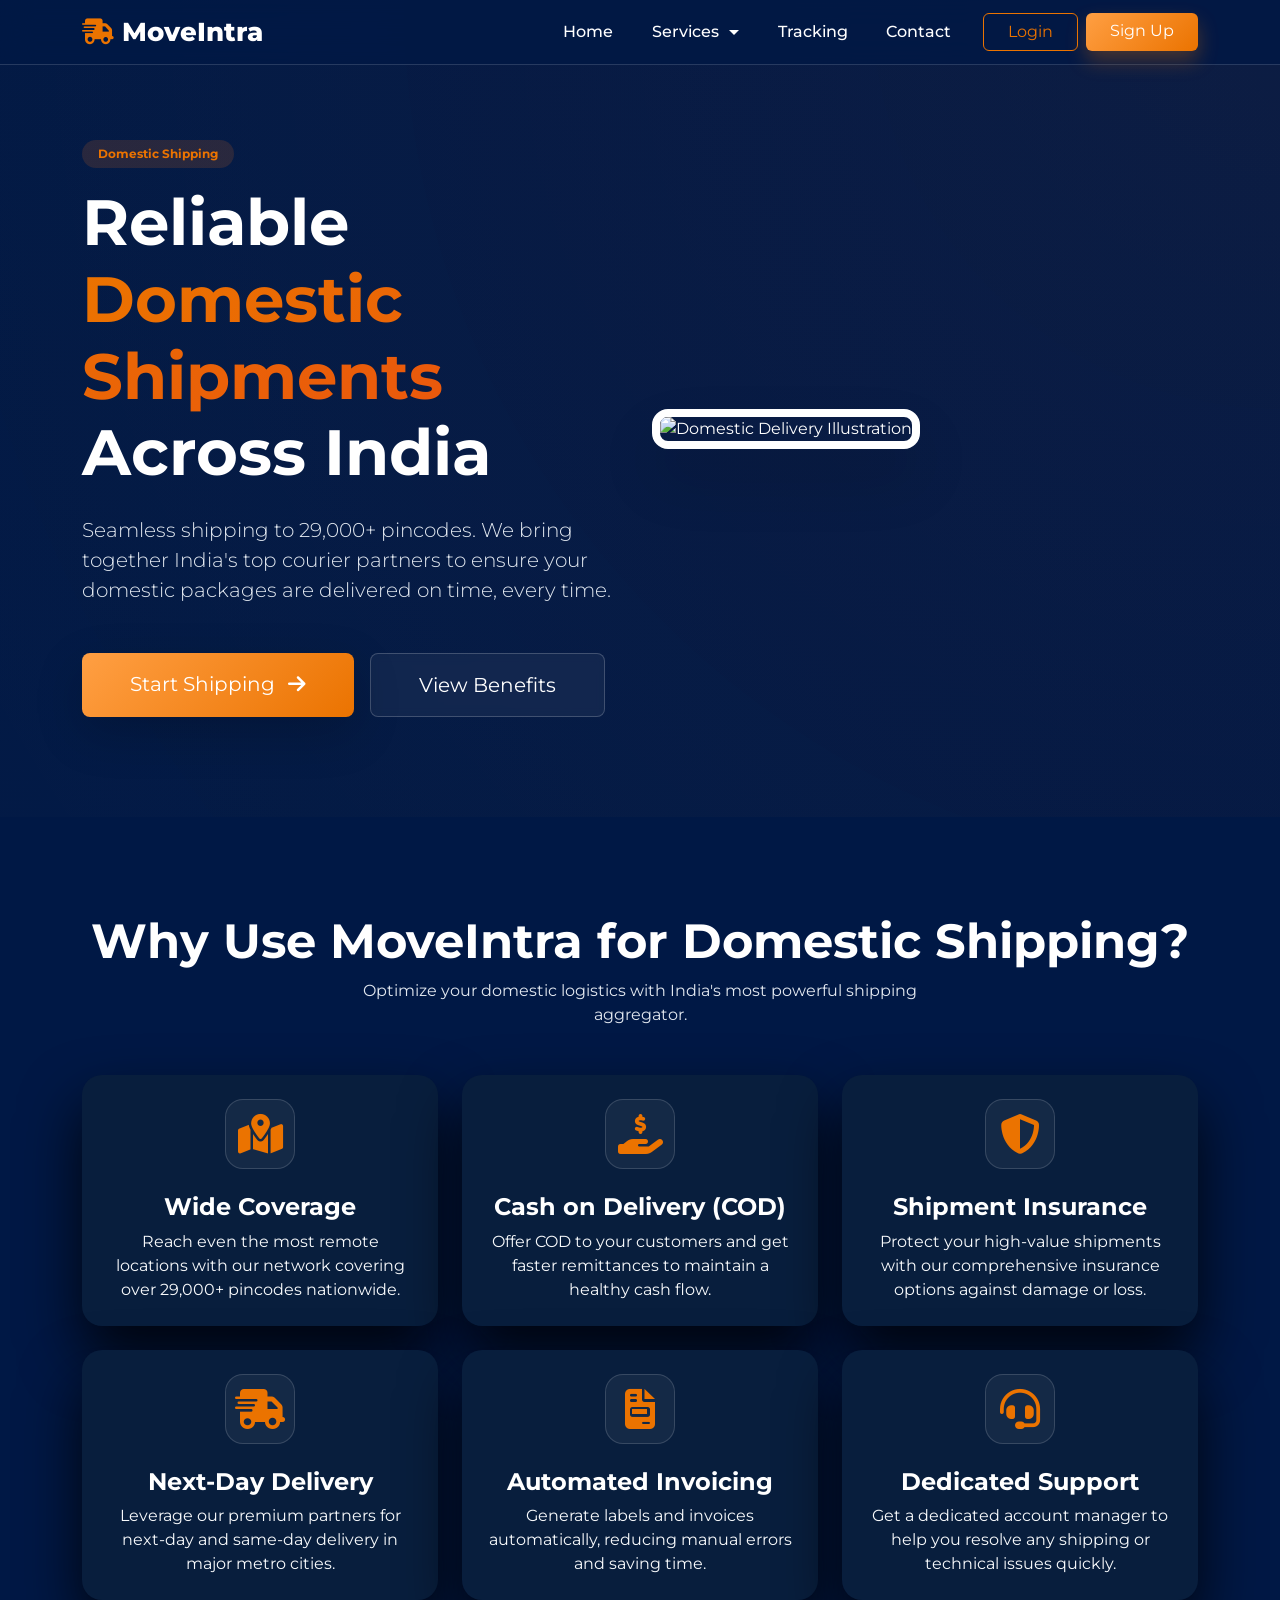
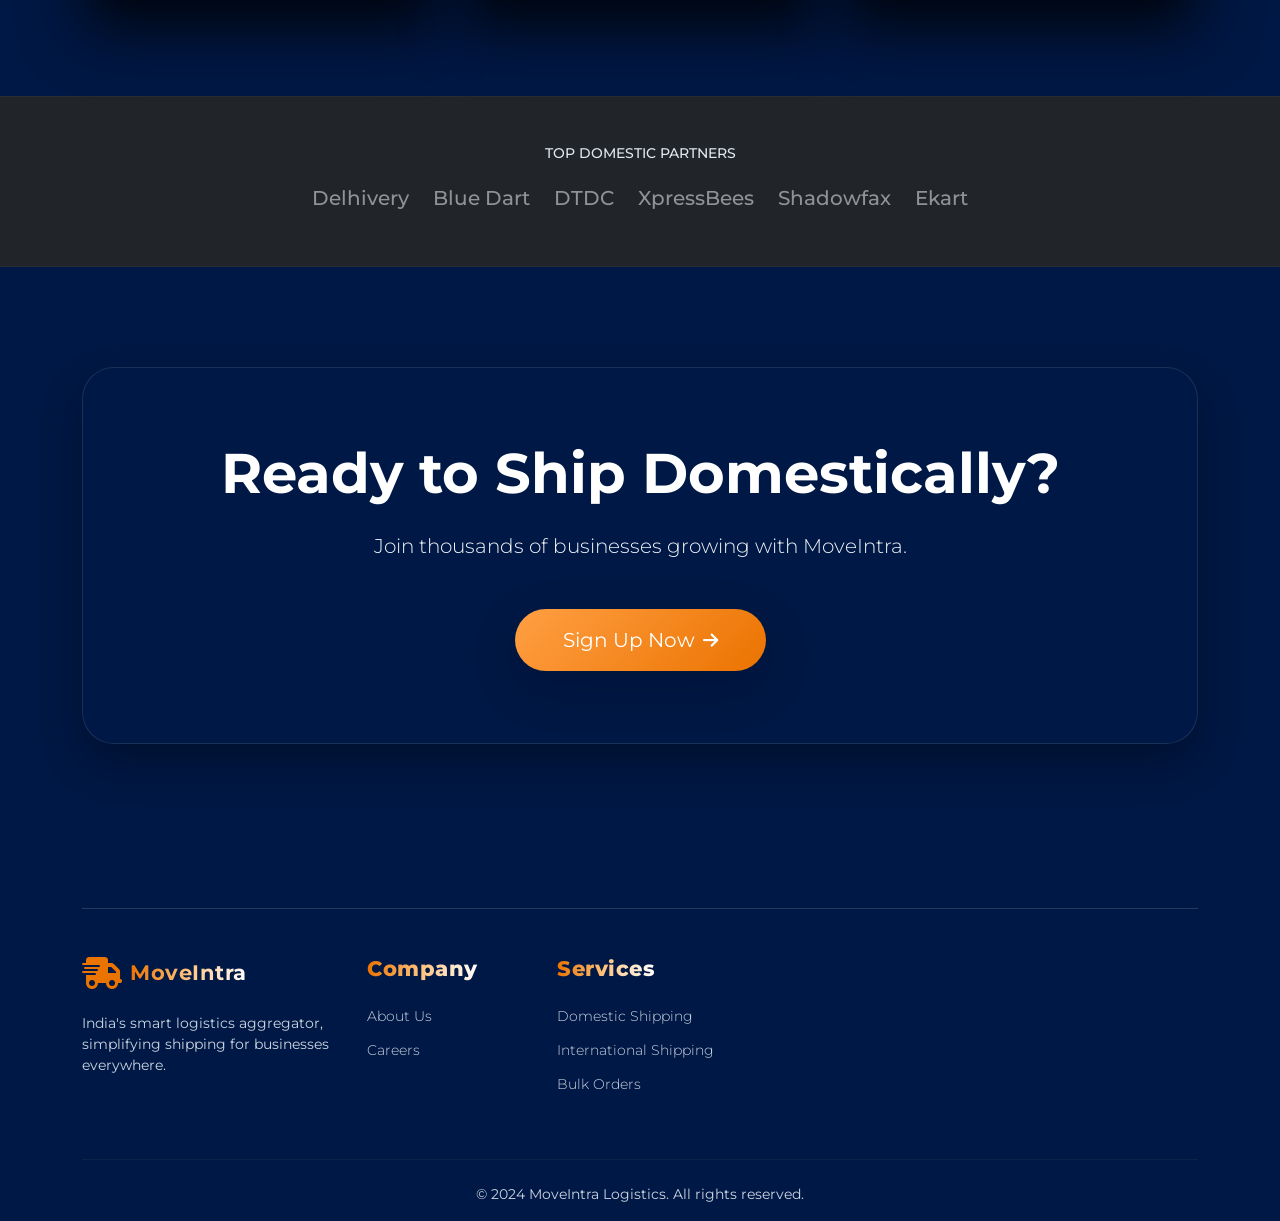
==== domestic.html @ a5ecbe79 "Create domestic.html New" ====
<!DOCTYPE html>
<html lang="en">

<head>
    <meta charset="UTF-8">
    <meta name="viewport" content="width=device-width, initial-scale=1.0">
    <title>Domestic Shipping | MoveIntra Logistics</title>
    <!-- Bootstrap 5 CSS -->
    <link href="https://cdn.jsdelivr.net/npm/bootstrap@5.3.0/dist/css/bootstrap.min.css" rel="stylesheet">
    <!-- Google Fonts: Outfit & Poppins -->
    <link
        href="https://fonts.googleapis.com/css2?family=Montserrat:wght@300;400;500;600;700;800&family=Outfit:wght@300;400;600;700;800&family=Poppins:wght@300;400;500;600;700&display=swap"
        rel="stylesheet">
    <!-- Font Awesome -->
    <link rel="stylesheet" href="https://cdnjs.cloudflare.com/ajax/libs/font-awesome/6.4.0/css/all.min.css">
    <link rel="stylesheet" href="style.css">
    <link rel="stylesheet" href="footer_style.css">
    <link rel="stylesheet" href="cta_style.css">
</head>

<body>
    <!-- Header (Same as index.html) -->
    <header class="fixed-top glass-navbar">
        <nav class="navbar navbar-expand-lg">
            <div class="container">
                <a class="navbar-brand logo" href="index.html">
                    <i class="fas fa-shipping-fast text-primary"></i> MoveIntra
                </a>
                <button class="navbar-toggler" type="button" data-bs-toggle="collapse" data-bs-target="#navbarNav">
                    <span class="navbar-toggler-icon"></span>
                </button>
                <div class="collapse navbar-collapse" id="navbarNav">
                    <ul class="navbar-nav ms-auto align-items-lg-center">
                        <li class="nav-item"><a class="nav-link" href="index.html">Home</a></li>
                        <li class="nav-item dropdown">
                            <a class="nav-link dropdown-toggle" href="#" id="servicesDropdown" role="button"
                                data-bs-toggle="dropdown" aria-expanded="false">
                                Services
                            </a>
                            <ul class="dropdown-menu border-0 shadow-lg" aria-labelledby="servicesDropdown">
                                <li>
                                    <a class="dropdown-item d-flex align-items-center gap-2 py-2" href="domestic.html">
                                        <i class="fas fa-truck-moving text-primary"></i>
                                        <span>Domestic</span>
                                    </a>
                                </li>
                                <li>
                                    <a class="dropdown-item d-flex align-items-center gap-2 py-2" href="#">
                                        <i class="fas fa-globe text-primary"></i>
                                        <span>International</span>
                                    </a>
                                </li>
                                <li>
                                    <a class="dropdown-item d-flex align-items-center gap-2 py-2" href="#">
                                        <i class="fas fa-boxes text-primary"></i>
                                        <span>Bulk Orders</span>
                                    </a>
                                </li>
                            </ul>
                        </li>
                        <li class="nav-item"><a class="nav-link" href="index.html#tracking">Tracking</a></li>
                        <li class="nav-item"><a class="nav-link me-lg-3" href="contact.html">Contact</a></li>
                        <li class="nav-item">
                            <div class="auth-buttons d-flex gap-2 mt-3 mt-lg-0">
                                <a href="login.html" class="btn btn-outline-primary px-4">Login</a>
                                <a href="signup.html" class="btn btn-primary px-4">Sign Up</a>
                            </div>
                        </li>
                    </ul>
                </div>
            </div>
        </nav>
    </header>

    <!-- Hero Section -->
    <section class="hero-section d-flex align-items-center">
        <div class="container">
            <div class="row align-items-center">
                <div class="col-lg-6 hero-content text-center text-lg-start">
                    <span class="badge bg-soft-primary px-3 py-2 rounded-pill text-primary mb-3">Domestic
                        Shipping</span>
                    <h1 class="display-3 fw-bold mb-4">Reliable <span class="text-gradient">Domestic Shipments</span>
                        Across India</h1>
                    <p class="lead mb-5">Seamless shipping to 29,000+ pincodes. We bring together India's top courier
                        partners to ensure your domestic packages are delivered on time, every time.</p>
                    <div
                        class="hero-cta d-flex flex-column flex-sm-row gap-3 justify-content-center justify-content-lg-start">
                        <a href="signup.html" class="btn btn-primary btn-lg px-5 py-3 shadow-lg">Start Shipping <i
                                class="fas fa-arrow-right ms-2"></i></a>
                        <a href="#benefits" class="btn btn-outline-light btn-lg px-5 py-3">View Benefits</a>
                    </div>
                </div>
                <div class="col-lg-6 d-none d-lg-block">
                    <div class="hero-img-wrapper position-relative">
                        <img src="https://images.unsplash.com/photo-1566576721346-d4a3b4eaad5b?ixlib=rb-1.2.1&auto=format&fit=crop&w=800&q=80"
                            alt="Domestic Delivery Illustration" class="img-fluid rounded-4 shadow-2xl">
                    </div>
                </div>
            </div>
        </div>
    </section>

    <!-- Benefits Section -->
    <section class="features py-5" id="benefits">
        <div class="container py-lg-5">
            <div class="text-center mb-5">
                <h2 class="display-5 fw-bold text-dark">Why Use MoveIntra for Domestic Shipping?</h2>
                <p class="text-muted mx-auto" style="max-width: 600px;">Optimize your domestic logistics with India's
                    most powerful shipping aggregator.</p>
            </div>

            <div class="row g-4">
                <div class="col-md-4">
                    <div class="feature-card p-4 h-100 shadow-sm border-0 glass-card">
                        <div class="icon-wrapper mb-4 text-primary fs-1">
                            <i class="fas fa-map-marked-alt"></i>
                        </div>
                        <h3 class="h4 fw-bold">Wide Coverage</h3>
                        <p class="text-muted mb-0">Reach even the most remote locations with our network covering over
                            29,000+ pincodes nationwide.</p>
                    </div>
                </div>
                <div class="col-md-4">
                    <div class="feature-card p-4 h-100 shadow-sm border-0 glass-card">
                        <div class="icon-wrapper mb-4 text-secondary fs-1">
                            <i class="fas fa-hand-holding-usd"></i>
                        </div>
                        <h3 class="h4 fw-bold">Cash on Delivery (COD)</h3>
                        <p class="text-muted mb-0">Offer COD to your customers and get faster remittances to maintain a
                            healthy cash flow.</p>
                    </div>
                </div>
                <div class="col-md-4">
                    <div class="feature-card p-4 h-100 shadow-sm border-0 glass-card">
                        <div class="icon-wrapper mb-4 text-primary fs-1">
                            <i class="fas fa-shield-alt"></i>
                        </div>
                        <h3 class="h4 fw-bold">Shipment Insurance</h3>
                        <p class="text-muted mb-0">Protect your high-value shipments with our comprehensive insurance
                            options against damage or loss.</p>
                    </div>
                </div>
                <div class="col-md-4">
                    <div class="feature-card p-4 h-100 shadow-sm border-0 glass-card">
                        <div class="icon-wrapper mb-4 text-primary fs-1">
                            <i class="fas fa-shipping-fast"></i>
                        </div>
                        <h3 class="h4 fw-bold">Next-Day Delivery</h3>
                        <p class="text-muted mb-0">Leverage our premium partners for next-day and same-day delivery in
                            major metro cities.</p>
                    </div>
                </div>
                <div class="col-md-4">
                    <div class="feature-card p-4 h-100 shadow-sm border-0 glass-card">
                        <div class="icon-wrapper mb-4 text-primary fs-1">
                            <i class="fas fa-file-invoice"></i>
                        </div>
                        <h3 class="h4 fw-bold">Automated Invoicing</h3>
                        <p class="text-muted mb-0">Generate labels and invoices automatically, reducing manual errors
                            and saving time.</p>
                    </div>
                </div>
                <div class="col-md-4">
                    <div class="feature-card p-4 h-100 shadow-sm border-0 glass-card">
                        <div class="icon-wrapper mb-4 text-primary fs-1">
                            <i class="fas fa-headset"></i>
                        </div>
                        <h3 class="h4 fw-bold">Dedicated Support</h3>
                        <p class="text-muted mb-0">Get a dedicated account manager to help you resolve any shipping or
                            technical issues quickly.</p>
                    </div>
                </div>
            </div>
        </div>
    </section>

    <!-- Partners (Mini Version) -->
    <section class="py-5 bg-dark border-top border-bottom border-secondary border-opacity-10">
        <div class="container text-center">
            <h3 class="text-muted small text-uppercase mb-4">Top Domestic Partners</h3>
            <div class="d-flex flex-wrap justify-content-center gap-4 opacity-50">
                <span class="h5 text-white">Delhivery</span>
                <span class="h5 text-white">Blue Dart</span>
                <span class="h5 text-white">DTDC</span>
                <span class="h5 text-white">XpressBees</span>
                <span class="h5 text-white">Shadowfax</span>
                <span class="h5 text-white">Ekart</span>
            </div>
        </div>
    </section>

    <!-- CTA Section -->
    <section class="cta-section" style="padding: 100px 0;">
        <div class="container">
            <div class="cta-card text-center p-5 position-relative overflow-hidden text-white rounded-5"
                style="border-width: 1px !important;">
                <div class="position-relative z-index-1 py-4">
                    <h2 class="display-4 fw-bold mb-4">Ready to Ship Domestically?</h2>
                    <p class="lead text-muted mb-5 mx-auto" style="max-width: 700px;">
                        Join thousands of businesses growing with MoveIntra.
                    </p>
                    <div class="d-flex justify-content-center align-items-center flex-wrap gap-3">
                        <a href="signup.html"
                            class="btn btn-primary btn-lg px-5 py-3 rounded-pill shadow-lg d-flex align-items-center gap-2">
                            <span>Sign Up Now</span>
                            <i class="fas fa-arrow-right small"></i>
                        </a>
                    </div>
                </div>
            </div>
        </div>
    </section>

    <!-- Footer (Same as index.html) -->
    <footer class="footer pt-5 pb-3">
        <div class="container">
            <hr class="footer-divider mb-5">
            <div class="row g-4 mb-5">
                <div class="col-lg-3 mb-5 mb-lg-0">
                    <div class="footer-brand mb-4">
                        <a href="index.html" class="d-flex align-items-center gap-2 text-decoration-none">
                            <i class="fas fa-shipping-fast text-primary fa-2x"></i>
                            <span class="h3 fw-bold mb-0 footer-logo-text">MoveIntra</span>
                        </a>
                    </div>
                    <p class="text-muted small mb-0">India's smart logistics aggregator, simplifying shipping for
                        businesses everywhere.</p>
                </div>
                <div class="col-6 col-lg-2">
                    <h5 class="section-title mb-4">Company</h5>
                    <ul class="list-unstyled footer-links">
                        <li><a href="#">About Us</a></li>
                        <li><a href="#">Careers</a></li>
                    </ul>
                </div>
                <div class="col-6 col-lg-2">
                    <h5 class="section-title mb-4">Services</h5>
                    <ul class="list-unstyled footer-links">
                        <li><a href="domestic.html">Domestic Shipping</a></li>
                        <li><a href="#">International Shipping</a></li>
                        <li><a href="#">Bulk Orders</a></li>
                    </ul>
                </div>
            </div>
            <div class="text-center pt-4 border-top border-secondary border-opacity-10">
                <p class="text-muted small mb-0">&copy; 2024 MoveIntra Logistics. All rights reserved.</p>
            </div>
        </div>
    </footer>

    <!-- Bootstrap JS -->
    <script src="https://cdn.jsdelivr.net/npm/bootstrap@5.3.0/dist/js/bootstrap.bundle.min.js"></script>
</body>

</html>
---- style.css ----
:root {
    --primary-color: #EB7300;
    /* Professional Orange */
    --primary-dark: #EB7300;
    --secondary-color: #cbd5e1;
    --dark-bg: #001845;
    --glass-bg: rgba(255, 255, 255, 0.07);
    --glass-border: rgba(255, 255, 255, 0.15);
    --text-dark: #ffffff;
    /* Pure White */
    --text-muted: #e2e8f0;
    /* Very Light Gray/Blue */
    --font-outfit: 'Montserrat', sans-serif;
    --bg-canvas: #001845;
}

body {
    font-family: var(--font-outfit);
    color: var(--text-dark);
    background-color: var(--bg-canvas);
    overflow-x: hidden;
}



.text-muted {
    color: var(--text-muted) !important;
}

.text-dark {
    color: #ffffff !important;
}

.lead {
    color: #f1f5f9 !important;
}

/* Glassmorphism Utilities */
.glass-navbar {
    background: rgba(0, 24, 69, 0.8) !important;
    backdrop-filter: blur(15px);
    -webkit-backdrop-filter: blur(15px);
    border-bottom: 1px solid var(--glass-border);
    transition: all 0.3s ease;
}

.glass-card {
    background: rgba(255, 255, 255, 0.03);
    backdrop-filter: blur(10px);
    -webkit-backdrop-filter: blur(10px);
    border: 1px solid var(--glass-border);
    border-radius: 20px;
    transition: transform 0.3s ease, box-shadow 0.3s ease;
}

.glass-card:hover {
    transform: translateY(-10px);
    box-shadow: 0 20px 40px rgba(0, 0, 0, 0.1) !important;
}

/* Typography & Colors */
.text-gradient {
    background: linear-gradient(135deg, var(--primary-color), #ea580c);
    -webkit-background-clip: text;
    background-clip: text;
    -webkit-text-fill-color: transparent;
}

.text-primary {
    color: var(--primary-color) !important;
}

.bg-primary {
    background-color: var(--primary-color) !important;
}

/* Modern Buttons */
.btn-primary {
    background: linear-gradient(135deg, #FF9F43 0%, #EB7300 100%) !important;
    border: none !important;
    box-shadow: 0 10px 20px rgba(235, 115, 0, 0.3);
    position: relative;
    overflow: hidden;
    z-index: 1;
    transition: all 0.3s ease;
}

.btn-primary::before {
    content: '';
    position: absolute;
    top: 0;
    left: 0;
    width: 100%;
    height: 100%;
    background: linear-gradient(135deg, #EB7300 0%, #FF9F43 100%);
    opacity: 0;
    z-index: -1;
    transition: opacity 0.3s ease;
}

.btn-primary:hover {
    transform: translateY(-3px);
    box-shadow: 0 15px 30px rgba(235, 115, 0, 0.4);
}

.btn-primary:hover::before {
    opacity: 1;
}

.btn-outline-light {
    background: rgba(255, 255, 255, 0.05);
    backdrop-filter: blur(5px);
    border: 1px solid rgba(255, 255, 255, 0.2);
    color: white !important;
    transition: all 0.3s ease;
}

.btn-outline-light:hover {
    background: rgba(255, 255, 255, 0.15);
    border-color: rgba(255, 255, 255, 0.5);
    transform: translateY(-3px);
    box-shadow: 0 10px 20px rgba(0, 0, 0, 0.1);
}

.btn-outline-primary {
    color: var(--primary-color) !important;
    border-color: var(--primary-color) !important;
    transition: all 0.3s ease;
}

.btn-outline-primary:hover {
    background-color: var(--primary-color) !important;
    color: white !important;
    transform: translateY(-2px);
    box-shadow: 0 5px 15px rgba(235, 115, 0, 0.2);
}

.bg-soft-primary {
    background-color: rgba(249, 115, 22, 0.15);
}

/* Hero Section */
.hero-section {
    padding-top: 140px;
    padding-bottom: 100px;
    background: radial-gradient(circle at top right, rgba(249, 115, 22, 0.05), transparent),
        radial-gradient(circle at bottom left, rgba(51, 65, 85, 0.05), transparent);
    min-height: 90vh;
}

.hero-img-wrapper img {
    border: 8px solid white;
    box-shadow: 0 30px 60px rgba(0, 0, 0, 0.12);
}

.glass-float-card {
    position: absolute;
    background: white;
    padding: 1.5rem;
    border-radius: 15px;
    z-index: 2;
    animation: float 6s ease-in-out infinite;
    color: #1e293b;
    /* Dark text for white card */
}

.glass-float-card .text-muted {
    color: #64748b !important;
    /* Visible gray for white card */
}

.card-1 {
    top: 10%;
    right: -20px;
}

.card-2 {
    bottom: 10%;
    left: -40px;
    animation-delay: -3s;
}

@keyframes float {

    0%,
    100% {
        transform: translateY(0);
    }

    50% {
        transform: translateY(-20px);
    }
}

/* Navbar Customization */
.navbar-brand.logo {
    font-weight: 800;
    font-size: 1.6rem;
    color: var(--text-dark) !important;
}

.nav-link {
    font-weight: 500;
    color: var(--text-dark) !important;
    padding: 0.5rem 1rem !important;
    margin: 0 0.2rem;
    transition: color 0.3s;
}

.nav-link:hover {
    color: var(--primary-color) !important;
}

/* Dropdown Menu Customization */
.dropdown-menu {
    background: rgba(0, 24, 69, 0.95) !important;
    backdrop-filter: blur(20px);
    -webkit-backdrop-filter: blur(20px);
    border: 1px solid var(--glass-border) !important;
    border-radius: 15px !important;
    padding: 1rem 0 !important;
    margin-top: 10px !important;
    box-shadow: 0 20px 40px rgba(0, 0, 0, 0.4) !important;
}

.dropdown-item {
    color: white !important;
    font-weight: 500;
    transition: all 0.3s ease;
    padding: 0.7rem 1.5rem !important;
}

.dropdown-item:hover {
    background: rgba(235, 115, 0, 0.1) !important;
    color: var(--primary-color) !important;
    transform: translateX(5px);
}

.dropdown-item i {
    width: 20px;
    text-align: center;
}

.navbar-nav .dropdown-toggle::after {
    vertical-align: middle;
    margin-left: 0.4rem;
    border-top: 0.35em solid;
    border-right: 0.35em solid transparent;
    border-left: 0.35em solid transparent;
    transition: transform 0.3s ease;
}

.dropdown:hover .dropdown-toggle::after {
    transform: rotate(180deg);
}

.dropdown:hover .dropdown-menu {
    display: block;
    animation: fadeInDown 0.3s ease forwards;
}

@keyframes fadeInDown {
    from {
        opacity: 0;
        transform: translateY(-10px);
    }

    to {
        opacity: 1;
        transform: translateY(0);
    }
}

/* Feature Cards */
.feature-card {
    background: #081E3D;
    box-shadow: 0 30px 60px rgba(0, 0, 0, 0.8) !important;
    border-radius: 20px;
    border: 1px solid rgba(255, 255, 255, 0.08);
    transition: transform 0.3s ease, box-shadow 0.3s ease;
    display: flex;
    flex-direction: column;
    align-items: center;
    text-align: center;
}

.feature-card:hover {
    transform: translateY(-5px);
    box-shadow: 0 25px 50px rgba(0, 0, 0, 0.6) !important;
}

.icon-wrapper {
    width: 70px;
    height: 70px;
    background: rgba(255, 255, 255, 0.05);
    border: 1px solid var(--glass-border);
    border-radius: 18px;
    display: flex;
    align-items: center;
    justify-content: center;
}

.icon-wrapper i {
    color: var(--primary-color) !important;
}

.hero-section p {
    color: #e2e8f0 !important;
}

.hero p {
    color: #e2e8f0 !important;
}

.marquee-container {
    overflow: hidden;
    white-space: nowrap;
    position: relative;
    padding: 2rem 0;
    background: rgba(255, 255, 255, 0.02);
    border-top: 1px solid var(--glass-border);
    border-bottom: 1px solid var(--glass-border);

}

.marquee-content {
    display: inline-flex;
    animation: scroll 30s linear infinite;
    gap: 30px;
}

.partner-logo-box {
    position: relative;
    min-width: 200px;
    height: 90px;
    padding: 1rem;
    border-radius: 12px;
    display: flex;
    align-items: center;
    justify-content: center;
    background: var(--brand-color);
    border: none;
    transition: all 0.3s ease;
    overflow: hidden;
    margin-right: 20px;
    box-shadow: 0 4px 15px rgba(0, 0, 0, 0.1);
}

.partner-logo-box span {
    position: relative;
    z-index: 2;
    /* On top of logo */
    color: #ffffff;
    font-weight: 800;
    font-size: 1.1rem;
    text-transform: uppercase;
    letter-spacing: 0.5px;
    text-shadow: 0 1px 3px rgba(0, 0, 0, 0.4);
    pointer-events: none;
}

.partner-logo-box::before {
    content: '';
    position: absolute;
    top: 5px;
    left: 5px;
    right: 5px;
    bottom: 5px;
    background-image: var(--bg-logo);
    background-size: 55%;
    background-position: center;
    background-repeat: no-repeat;
    opacity: 0.25;
    /* Subtle watermark in back side */
    filter: brightness(0) invert(1);
    transition: all 0.4s ease;
    z-index: 1;
}

.partner-logo-box:hover {
    transform: translateY(-5px) scale(1.05);
}

.partner-logo-box:hover::before {
    opacity: 0.4;
    transform: scale(1.1);
}

.partner-logo-box>* {
    position: relative;
    z-index: 2;
}

@keyframes scroll {
    0% {
        transform: translateX(0);
    }

    100% {
        transform: translateX(-50%);
    }
}

/* Contact Section */
.contact-section .container>.row {
    box-shadow: 0 30px 60px rgba(249, 115, 22, 0.15);
}

.icon-circle.bg-white.text-primary {
    color: var(--primary-color) !important;
}

.footer h4,
.footer h5 {
    color: white !important;
}

.footer p,
.footer-links a {
    color: #cbd5e1 !important;
}

.footer-logo-text {
    color: white !important;
}

.footer-links li {
    margin-bottom: 0.8rem;
}

.feature-card h3,
.growth-card h3 {
    color: #ffffff !important;
}

.feature-card p,
.growth-card p {
    color: #f8fafc !important;
}

.footer-links a {
    color: var(--text-muted);
    text-decoration: none;
    transition: color 0.3s;
    font-size: 0.95rem;
}

.footer-links a:hover {
    color: var(--primary-color);
}

.social-btn {
    width: 40px;
    height: 40px;
    display: flex;
    align-items: center;
    justify-content: center;
    background: white;
    border-radius: 10px;
    color: var(--text-muted);
    transition: all 0.3s;
    text-decoration: none;
}

.social-btn:hover {
    background: var(--primary-color);
    color: white;
    transform: translateY(-3px);
}

/* Growth Cards (New) */
.growth-card {
    border-radius: 24px;
    padding: 2.5rem;
    height: 100%;
    background: rgba(255, 255, 255, 0.02);
    box-shadow: 0 10px 30px rgba(0, 0, 0, 0.2);
    border: 1px solid var(--glass-border);
    transition: all 0.4s cubic-bezier(0.175, 0.885, 0.32, 1.275);
}

.growth-card:hover {
    transform: translateY(-12px);
    box-shadow: 0 25px 50px rgba(249, 115, 22, 0.1);
    border-color: var(--primary-color);
}

.growth-card .badge {
    color: var(--primary-color) !important;
    font-weight: 700;
}

@media (max-width: 991px) {
    .glass-navbar {
        padding: 1rem 0;
    }

    .hero-section {
        padding-top: 100px;
    }
}

/* Authentication Pages */
.auth-card {
    background: rgba(255, 255, 255, 0.05);
    backdrop-filter: blur(20px);
    -webkit-backdrop-filter: blur(20px);
    padding: 3rem;
    border-radius: 25px;
    box-shadow: 0 40px 100px rgba(0, 0, 0, 0.4);
    width: 100%;
    max-width: 450px;
    border: 1px solid var(--glass-border);
}

.auth-card h2,
.auth-card label,
.auth-card p {
    color: white !important;
}

.auth-form label {
    margin-bottom: 0.5rem;
    font-weight: 600;
    opacity: 0.9;
}

.auth-form input {
    width: 100%;
    padding: 0.8rem 1rem;
    border: 1px solid #e2e8f0;
    border-radius: 12px;
    font-family: inherit;
    transition: all 0.3s;
}

.auth-form input:focus {
    border-color: var(--primary-color);
    box-shadow: 0 0 0 4px rgba(249, 115, 22, 0.1);
    outline: none;
}

.btn-auth {
    width: 100%;
    background: var(--primary-color);
    color: white;
    padding: 0.8rem;
    border: none;
    border-radius: 12px;
    font-weight: 600;
    margin-top: 1rem;
    transition: all 0.3s;
}



/* Orbiting Features Section */
.orbit-section {
    background: radial-gradient(circle at center, rgba(0, 24, 69, 0.8), var(--bg-canvas));
    overflow: hidden;
}

.orbit-wrapper {
    position: relative;
    height: 600px;
    display: flex;
    align-items: center;
    justify-content: center;
}

/* Central Hub */
.orbit-center {
    width: 280px;
    height: 280px;
    background: rgba(255, 255, 255, 0.05);
    backdrop-filter: blur(10px);
    -webkit-backdrop-filter: blur(10px);
    border-radius: 50%;
    display: flex;
    flex-direction: column;
    align-items: center;
    justify-content: center;
    text-align: center;
    padding: 2.5rem;
    box-shadow: 0 20px 50px rgba(0, 0, 0, 0.3);
    z-index: 10;
    border: 1px solid var(--glass-border);
    animation: pulse-core 4s ease-in-out infinite;
    overflow: hidden;
}

.orbit-center p,
.hub-slide p {
    color: #cbd5e1 !important;
}

.hub-slider {
    position: relative;
    width: 100%;
    height: 80px;
}

.hub-slide {
    position: absolute;
    top: 0;
    left: 0;
    width: 100%;
    opacity: 0;
    animation: slide-text 12s infinite;
}

.hub-slide:nth-child(1) {
    animation-delay: 0s;
}

.hub-slide:nth-child(2) {
    animation-delay: 4s;
}

.hub-slide:nth-child(3) {
    animation-delay: 8s;
}

@keyframes slide-text {

    0%,
    25% {
        opacity: 0;
        transform: translateY(10px);
    }

    5%,
    30% {
        opacity: 1;
        transform: translateY(0);
    }

    33%,
    58% {
        opacity: 1;
        transform: translateY(0);
    }

    38%,
    63% {
        opacity: 0;
        transform: translateY(-10px);
    }

    100% {
        opacity: 0;
    }
}

.feature-info-box p {
    color: #ffffff !important;
    font-weight: 500;
}

/* Orbit Path */
.orbit-path {
    position: absolute;
    width: 500px;
    height: 500px;
    border: 2px dashed #e2e8f0;
    border-radius: 50%;
    animation: rotate-orbit 40s linear infinite;
}

/* Orbiting Items */
.orbiting-item {
    position: absolute;
    width: 80px;
    height: 80px;
    background: rgba(255, 255, 255, 0.08);
    backdrop-filter: blur(5px);
    -webkit-backdrop-filter: blur(5px);
    border-radius: 50%;
    display: flex;
    align-items: center;
    justify-content: center;
    box-shadow: 0 10px 25px rgba(0, 0, 0, 0.2);
    border: 1px solid var(--glass-border);
    cursor: pointer;
    transition: all 0.3s ease;
    z-index: 11;
}

.orbiting-item i {
    font-size: 1.5rem;
    color: var(--secondary-color);
    transition: all 0.3s ease;
}



.orbiting-item:hover i {
    color: var(--primary-color);
}

/* Position Orbiting Items along the path */
.item-1 {
    top: -40px;
    left: 50%;
    transform: translateX(-50%);
}

.item-2 {
    bottom: -40px;
    left: 50%;
    transform: translateX(-50%);
}

.item-3 {
    left: -40px;
    top: 50%;
    transform: translateY(-50%);
}

.item-4 {
    right: -40px;
    top: 50%;
    transform: translateY(-50%);
}

/* Counter-rotate content to keep it upright */
.orbiting-content {
    animation: rotate-orbit 40s linear infinite reverse;
    display: flex;
    align-items: center;
    justify-content: center;
    width: 100%;
    height: 100%;
}

/* Tooltip/Label on hover */
.orbiting-item::after {
    content: attr(data-label);
    position: absolute;
    top: 110%;
    background: var(--dark-bg);
    color: white;
    padding: 0.5rem 1rem;
    border-radius: 8px;
    font-size: 0.8rem;
    white-space: nowrap;
    opacity: 0;
    pointer-events: none;
    transition: all 0.3s ease;
}

.orbiting-item:hover::after {
    opacity: 1;
    top: 120%;
}

/* Animations */
@keyframes rotate-orbit {
    from {
        transform: rotate(0deg);
    }

    to {
        transform: rotate(360deg);
    }
}

@keyframes pulse-core {

    0%,
    100% {
        transform: scale(1);
        box-shadow: 0 20px 50px rgba(249, 115, 22, 0.15);
    }

    50% {
        transform: scale(1.03);
        box-shadow: 0 25px 60px rgba(249, 115, 22, 0.25);
    }
}

/* Grid fallback for small screens */
@media (max-width: 768px) {
    .orbit-wrapper {
        height: auto;
        padding: 3rem 0;
        flex-direction: column;
        align-items: center;
        width: 100%;
    }

    .orbit-path {
        display: none;
    }

    .orbit-center {
        width: 240px;
        height: 240px;
        margin: 0 auto 3rem auto;
        flex-shrink: 0;
    }

    .orbiting-grid {
        display: grid;
        grid-template-columns: repeat(2, 1fr);
        gap: 1.5rem;
        width: 100%;
    }

    .orbiting-item {
        position: static;
        width: 100%;
        height: auto;
        padding: 2rem;
        border-radius: 20px;
        flex-direction: column;
        text-align: center;
    }

    .orbiting-content {
        animation: none;
        transform: none;
    }

    .orbiting-item::after {
        display: none;
    }

    /* Show label in mobile grid */
    .mobile-label {
        display: block !important;
        margin-top: 1rem;
        font-weight: 700;
        color: var(--text-dark);
    }
}

.mobile-label {
    display: none;
}

/* Dashboard Styles */
.dashboard-container {
    display: flex;
    min-height: 100vh;
    background-color: var(--bg-canvas);

    .sidebar {
        width: 280px;
        background: var(--dark-bg);
        padding: 2rem 1.5rem;
    }

    .sidebar-logo {
        font-weight: 800;
        font-size: 1.4rem;
        color: white;
        margin-bottom: 3rem;
        display: block;
        text-decoration: none;
    }

    .sidebar-menu {
        padding-left: 0;
        list-style: none;
    }

    .sidebar-menu a {
        display: flex;
        align-items: center;
        gap: 12px;
        padding: 0.8rem 1.2rem;
        color: #94a3b8;
        text-decoration: none;
        border-radius: 12px;
        margin-bottom: 0.5rem;
        transition: all 0.3s;
    }

    .sidebar-menu a:hover,
    .sidebar-menu a.active {
        background: rgba(255, 255, 255, 0.05);
        color: white;
    }

    .main-content {
        flex: 1;
        padding: 2.5rem;
    }

    .stat-card {
        background: rgba(255, 255, 255, 0.03);
        padding: 1.5rem;
        border-radius: 20px;
        border: 1px solid var(--glass-border);
        box-shadow: 0 4px 6px rgba(0, 0, 0, 0.2);
    }
}

@keyframes scroll {
    0% {
        transform: translateX(0);
    }

    100% {
        transform: translateX(calc(-220px * 18 - 25px * 18));
    }
}

/* Illustration Wrapper Hover Effect */
.illustration-wrapper {
    transition: transform 0.3s ease, box-shadow 0.3s ease;
}

.illustration-wrapper:hover {
    transform: translateY(-5px);
    box-shadow: 0 10px 30px rgba(0, 0, 0, 0.15) !important;
}

/* Process Image Wrapper */
.process-image-wrapper img {
    max-width: 1200px;
    margin: 0 auto;
    transition: transform 0.5s ease;
}

.process-image-wrapper img:hover {
    transform: scale(1.02);
}
---- footer_style.css ----
/* Footer Customizations */
.footer-divider {
    border-color: rgba(255, 255, 255, 0.15);
    opacity: 1;
}

/* Section Title - Gradient */
.footer .section-title,
.footer-logo-text {
    font-weight: 800;
    font-size: 1.3rem;
    letter-spacing: 0.5px;
    background: linear-gradient(90deg, #EB7300, #ffc480, #ffffff);
    -webkit-background-clip: text;
    background-clip: text;
    color: transparent !important;
    display: inline-block;
}

/* Ensure links turn primary color (orange) on hover */
.footer-links a:hover {
    color: var(--primary-color) !important;
    padding-left: 5px;
    /* Subtle movement on hover */
}

/* Link Styling per user request: 14px, 300 weight */
.footer-links li {
    margin-bottom: 0.8rem;
    display: flex;
    align-items: flex-start;
    gap: 8px;
}

.footer-links a {
    font-size: 14px !important;
    font-weight: 300 !important;
    color: #cbd5e1;
    text-decoration: none;
    transition: all 0.3s ease;
    display: inline-block;
}

/* List Icon (The pointer) */
.footer-list-icon {
    color: var(--primary-color);
    font-size: 14px;
    margin-top: 3px;
    /* Align with text */
}

/* Social Icons - Modern Glassmorphism */
.social-icon-circle {
    width: 42px;
    height: 42px;
    background: rgba(255, 255, 255, 0.05);
    /* Glassy background */
    backdrop-filter: blur(5px);
    border: 1px solid rgba(255, 255, 255, 0.1);
    border-radius: 50%;
    display: flex;
    align-items: center;
    justify-content: center;
    color: #cbd5e1 !important;
    /* Soft white icon */
    text-decoration: none;
    transition: all 0.4s cubic-bezier(0.175, 0.885, 0.32, 1.275);
    /* Bouncy transition */
    font-size: 1.2rem;
}

/* Hover Effects - Brand Colors with Glow */
.social-fb:hover {
    background-color: #1877F2 !important;
    border-color: #1877F2;
    color: #ffffff !important;
    box-shadow: 0 0 15px rgba(24, 119, 242, 0.6);
    transform: translateY(-5px) scale(1.1);
}

.social-tw:hover {
    background-color: #1DA1F2 !important;
    border-color: #1DA1F2;
    color: #ffffff !important;
    box-shadow: 0 0 15px rgba(29, 161, 242, 0.6);
    transform: translateY(-5px) scale(1.1);
}

.social-insta:hover {
    background: linear-gradient(45deg, #f09433 0%, #e6683c 25%, #dc2743 50%, #cc2366 75%, #bc1888 100%) !important;
    border-color: transparent;
    color: #ffffff !important;
    box-shadow: 0 0 15px rgba(220, 39, 67, 0.6);
    transform: translateY(-5px) scale(1.1);
}

.social-yt:hover {
    background-color: #FF0000 !important;
    border-color: #FF0000;
    color: #ffffff !important;
    box-shadow: 0 0 15px rgba(255, 0, 0, 0.6);
    transform: translateY(-5px) scale(1.1);
}

.social-li:hover {
    background-color: #0077B5 !important;
    border-color: #0077B5;
    color: #ffffff !important;
    box-shadow: 0 0 15px rgba(0, 119, 181, 0.6);
    transform: translateY(-5px) scale(1.1);
}
---- cta_style.css ----
/* CTA Section Styles */
.cta-card {
    background: #001845;
    /* User requested Deep Blue */
    border: 1px solid rgba(255, 255, 255, 0.1);
    border-radius: 30px;
    box-shadow: 0 20px 40px rgba(0, 0, 0, 0.3);
    position: relative;
    overflow: hidden;
}

.cta-bg-glow {
    position: absolute;
    top: 50%;
    left: 50%;
    transform: translate(-50%, -50%);
    width: 120%;
    height: 120%;
    background: radial-gradient(circle at center, rgba(235, 115, 0, 0.15) 0%, transparent 70%);
    /* Orange glow */
    pointer-events: none;
}

.cta-decoration {
    position: absolute;
    opacity: 0.1;
    color: white;
}

.cta-icon-left {
    top: 10%;
    left: 5%;
    font-size: 8rem;
    transform: rotate(-15deg);
}

.cta-icon-right {
    bottom: 5%;
    right: 5%;
    font-size: 10rem;
    transform: rotate(15deg);
}
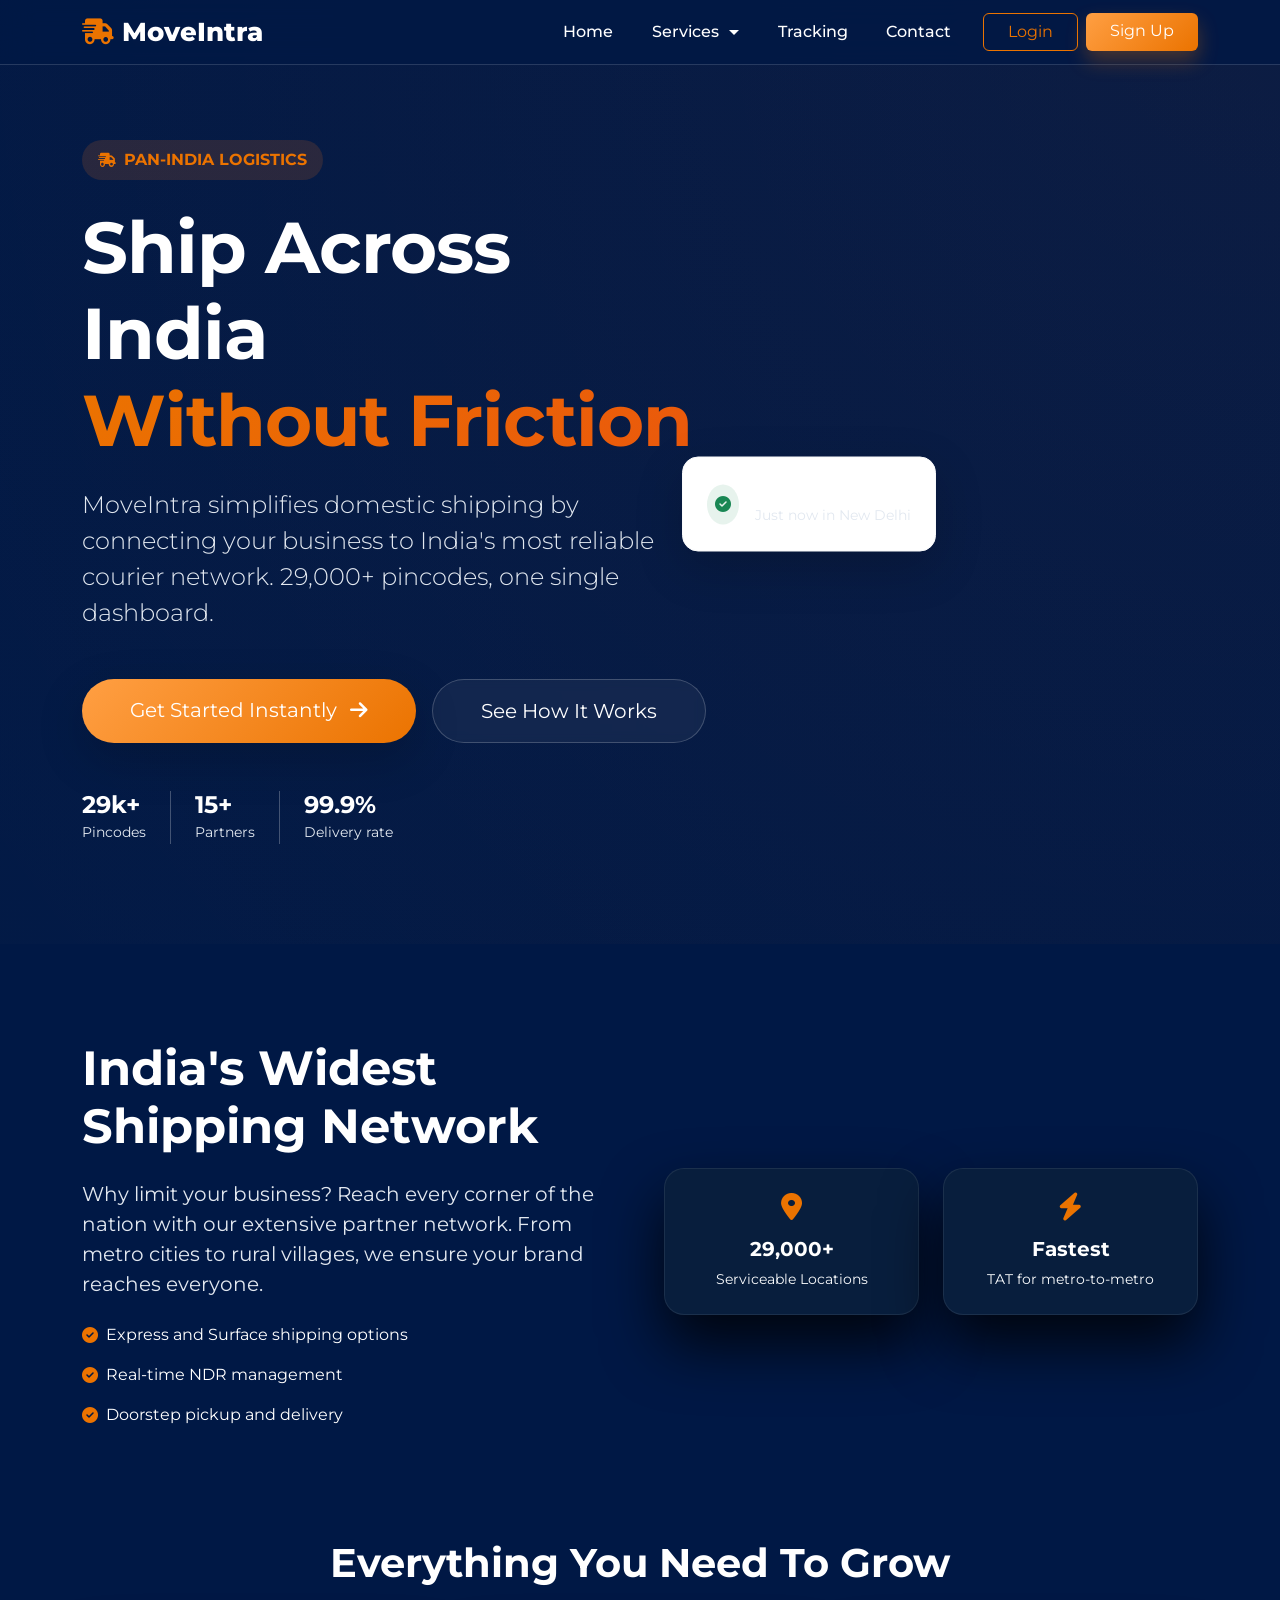
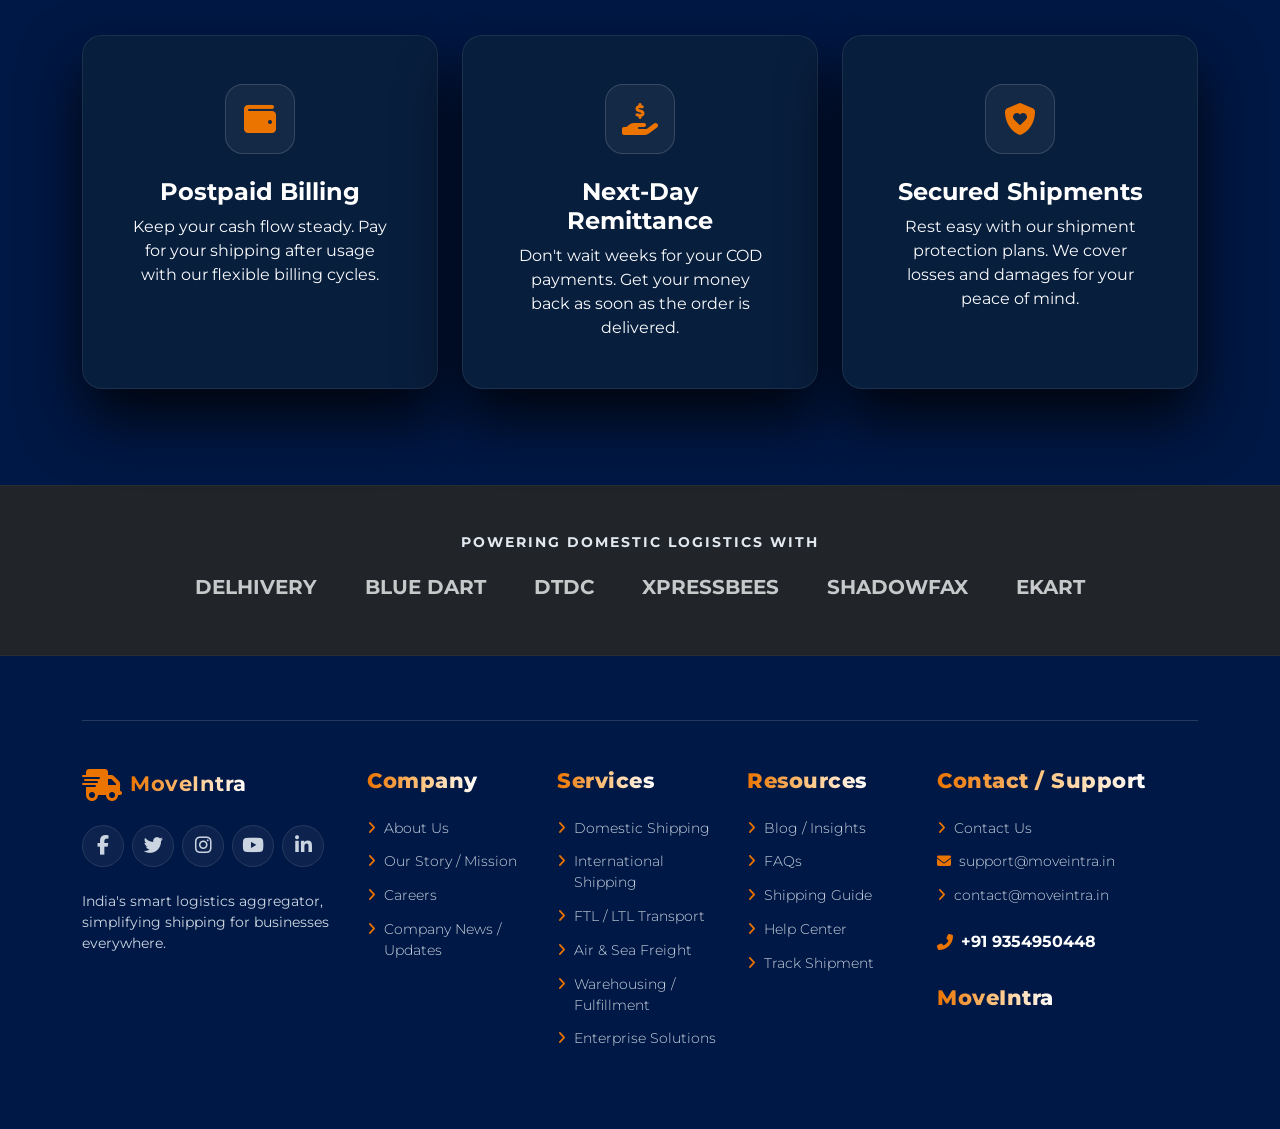
==== commit c67e9694: "Update domestic.html New Changes" ====
--- a/domestic.html
+++ b/domestic.html
@@ -18,7 +18,7 @@
     <link rel="stylesheet" href="cta_style.css">
 </head>
 
-<body>
+<body class="light-mode">
     <!-- Header (Same as index.html) -->
     <header class="fixed-top glass-navbar">
         <nav class="navbar navbar-expand-lg">
@@ -73,101 +73,144 @@
     </header>
 
     <!-- Hero Section -->
-    <section class="hero-section d-flex align-items-center">
+    <section class="hero-section d-flex align-items-center" style="min-height: 80vh;">
         <div class="container">
-            <div class="row align-items-center">
-                <div class="col-lg-6 hero-content text-center text-lg-start">
-                    <span class="badge bg-soft-primary px-3 py-2 rounded-pill text-primary mb-3">Domestic
-                        Shipping</span>
-                    <h1 class="display-3 fw-bold mb-4">Reliable <span class="text-gradient">Domestic Shipments</span>
-                        Across India</h1>
-                    <p class="lead mb-5">Seamless shipping to 29,000+ pincodes. We bring together India's top courier
-                        partners to ensure your domestic packages are delivered on time, every time.</p>
+            <div class="row align-items-center g-5">
+                <div class="col-lg-7 hero-content text-center text-lg-start">
+                    <div
+                        class="d-inline-flex align-items-center gap-2 bg-soft-primary px-3 py-2 rounded-pill text-primary mb-4 fw-bold">
+                        <i class="fas fa-shipping-fast small"></i>
+                        <span>PAN-INDIA LOGISTICS</span>
+                    </div>
+                    <h1 class="display-2 fw-bold mb-4" style="letter-spacing: -1px;">Ship Across India <br><span
+                            class="text-gradient">Without Friction</span></h1>
+                    <p class="lead mb-5 fs-4">MoveIntra simplifies domestic shipping by connecting your business to
+                        India's most reliable courier network. 29,000+ pincodes, one single dashboard.</p>
                     <div
                         class="hero-cta d-flex flex-column flex-sm-row gap-3 justify-content-center justify-content-lg-start">
-                        <a href="signup.html" class="btn btn-primary btn-lg px-5 py-3 shadow-lg">Start Shipping <i
-                                class="fas fa-arrow-right ms-2"></i></a>
-                        <a href="#benefits" class="btn btn-outline-light btn-lg px-5 py-3">View Benefits</a>
-                    </div>
-                </div>
-                <div class="col-lg-6 d-none d-lg-block">
-                    <div class="hero-img-wrapper position-relative">
-                        <img src="https://images.unsplash.com/photo-1566576721346-d4a3b4eaad5b?ixlib=rb-1.2.1&auto=format&fit=crop&w=800&q=80"
-                            alt="Domestic Delivery Illustration" class="img-fluid rounded-4 shadow-2xl">
+                        <a href="signup.html" class="btn btn-primary btn-lg px-5 py-3 shadow-lg rounded-pill">
+                            Get Started Instantly <i class="fas fa-arrow-right ms-2"></i>
+                        </a>
+                        <a href="#benefits" class="btn btn-outline-light btn-lg px-5 py-3 rounded-pill">
+                            See How It Works
+                        </a>
+                    </div>
+
+                    <div class="mt-5 d-flex align-items-center justify-content-center justify-content-lg-start gap-4">
+                        <div class="text-start">
+                            <div class="h4 fw-bold mb-0">29k+</div>
+                            <small class="text-muted">Pincodes</small>
+                        </div>
+                        <div class="vr opacity-10"></div>
+                        <div class="text-start">
+                            <div class="h4 fw-bold mb-0">15+</div>
+                            <small class="text-muted">Partners</small>
+                        </div>
+                        <div class="vr opacity-10"></div>
+                        <div class="text-start">
+                            <div class="h4 fw-bold mb-0">99.9%</div>
+                            <small class="text-muted">Delivery rate</small>
+                        </div>
+                    </div>
+                </div>
+                <div class="col-lg-5">
+                    <div class="position-relative">
+                        <img src="https://images.unsplash.com/photo-1580674285054-bed31e145f59?ixlib=rb-1.2.1&auto=format&fit=crop&w=800&q=80"
+                            alt="Logistics Image" class="img-fluid rounded-5 shadow-2xl">
+                        <div
+                            class="position-absolute top-100 start-0 translate-middle mt-n5 ms-5 bg-white p-4 rounded-4 shadow-lg border border-light d-none d-lg-block">
+                            <div class="d-flex align-items-center gap-3">
+                                <div class="bg-success bg-opacity-10 p-2 rounded-circle">
+                                    <i class="fas fa-check-circle text-success"></i>
+                                </div>
+                                <div>
+                                    <div class="fw-bold small">Order Delivered</div>
+                                    <small class="text-muted">Just now in New Delhi</small>
+                                </div>
+                            </div>
+                        </div>
                     </div>
                 </div>
             </div>
         </div>
     </section>
 
-    <!-- Benefits Section -->
-    <section class="features py-5" id="benefits">
+    <!-- Content Blocks (New Visual Section) -->
+    <section class="py-5" id="benefits">
         <div class="container py-lg-5">
-            <div class="text-center mb-5">
-                <h2 class="display-5 fw-bold text-dark">Why Use MoveIntra for Domestic Shipping?</h2>
-                <p class="text-muted mx-auto" style="max-width: 600px;">Optimize your domestic logistics with India's
-                    most powerful shipping aggregator.</p>
-            </div>
-
-            <div class="row g-4">
-                <div class="col-md-4">
-                    <div class="feature-card p-4 h-100 shadow-sm border-0 glass-card">
-                        <div class="icon-wrapper mb-4 text-primary fs-1">
-                            <i class="fas fa-map-marked-alt"></i>
-                        </div>
-                        <h3 class="h4 fw-bold">Wide Coverage</h3>
-                        <p class="text-muted mb-0">Reach even the most remote locations with our network covering over
-                            29,000+ pincodes nationwide.</p>
-                    </div>
-                </div>
-                <div class="col-md-4">
-                    <div class="feature-card p-4 h-100 shadow-sm border-0 glass-card">
-                        <div class="icon-wrapper mb-4 text-secondary fs-1">
-                            <i class="fas fa-hand-holding-usd"></i>
-                        </div>
-                        <h3 class="h4 fw-bold">Cash on Delivery (COD)</h3>
-                        <p class="text-muted mb-0">Offer COD to your customers and get faster remittances to maintain a
-                            healthy cash flow.</p>
-                    </div>
-                </div>
-                <div class="col-md-4">
-                    <div class="feature-card p-4 h-100 shadow-sm border-0 glass-card">
-                        <div class="icon-wrapper mb-4 text-primary fs-1">
-                            <i class="fas fa-shield-alt"></i>
-                        </div>
-                        <h3 class="h4 fw-bold">Shipment Insurance</h3>
-                        <p class="text-muted mb-0">Protect your high-value shipments with our comprehensive insurance
-                            options against damage or loss.</p>
-                    </div>
-                </div>
-                <div class="col-md-4">
-                    <div class="feature-card p-4 h-100 shadow-sm border-0 glass-card">
-                        <div class="icon-wrapper mb-4 text-primary fs-1">
-                            <i class="fas fa-shipping-fast"></i>
-                        </div>
-                        <h3 class="h4 fw-bold">Next-Day Delivery</h3>
-                        <p class="text-muted mb-0">Leverage our premium partners for next-day and same-day delivery in
-                            major metro cities.</p>
-                    </div>
-                </div>
-                <div class="col-md-4">
-                    <div class="feature-card p-4 h-100 shadow-sm border-0 glass-card">
-                        <div class="icon-wrapper mb-4 text-primary fs-1">
-                            <i class="fas fa-file-invoice"></i>
-                        </div>
-                        <h3 class="h4 fw-bold">Automated Invoicing</h3>
-                        <p class="text-muted mb-0">Generate labels and invoices automatically, reducing manual errors
-                            and saving time.</p>
-                    </div>
-                </div>
-                <div class="col-md-4">
-                    <div class="feature-card p-4 h-100 shadow-sm border-0 glass-card">
-                        <div class="icon-wrapper mb-4 text-primary fs-1">
-                            <i class="fas fa-headset"></i>
-                        </div>
-                        <h3 class="h4 fw-bold">Dedicated Support</h3>
-                        <p class="text-muted mb-0">Get a dedicated account manager to help you resolve any shipping or
-                            technical issues quickly.</p>
+            <div class="row align-items-center g-5 mb-5 pb-lg-5">
+                <div class="col-lg-6">
+                    <h2 class="display-5 fw-bold mb-4">India's Widest <br> Shipping Network</h2>
+                    <p class="text-muted fs-5 mb-4">Why limit your business? Reach every corner of the nation with our
+                        extensive partner network. From metro cities to rural villages, we ensure your brand reaches
+                        everyone.</p>
+                    <ul class="list-unstyled">
+                        <li class="mb-3 d-flex align-items-center gap-2">
+                            <i class="fas fa-check-circle text-primary"></i>
+                            <span>Express and Surface shipping options</span>
+                        </li>
+                        <li class="mb-3 d-flex align-items-center gap-2">
+                            <i class="fas fa-check-circle text-primary"></i>
+                            <span>Real-time NDR management</span>
+                        </li>
+                        <li class="d-flex align-items-center gap-2">
+                            <i class="fas fa-check-circle text-primary"></i>
+                            <span>Doorstep pickup and delivery</span>
+                        </li>
+                    </ul>
+                </div>
+                <div class="col-lg-6">
+                    <div class="row g-4">
+                        <div class="col-6">
+                            <div class="feature-card p-4 h-100">
+                                <i class="fas fa-map-marker-alt text-primary mb-3 fs-3"></i>
+                                <h5 class="fw-bold">29,000+</h5>
+                                <p class="small mb-0">Serviceable Locations</p>
+                            </div>
+                        </div>
+                        <div class="col-6">
+                            <div class="feature-card p-4 h-100">
+                                <i class="fas fa-bolt text-primary mb-3 fs-3"></i>
+                                <h5 class="fw-bold">Fastest</h5>
+                                <p class="small mb-0">TAT for metro-to-metro</p>
+                            </div>
+                        </div>
+                    </div>
+                </div>
+            </div>
+
+            <div class="text-center mt-5">
+                <h2 class="display-6 fw-bold mb-5">Everything You Need To Grow</h2>
+                <div class="row g-4">
+                    <div class="col-md-4">
+                        <div class="feature-card p-5 h-100">
+                            <div class="icon-wrapper mb-4 text-primary fs-2">
+                                <i class="fas fa-wallet"></i>
+                            </div>
+                            <h4 class="fw-bold">Postpaid Billing</h4>
+                            <p class="mb-0">Keep your cash flow steady. Pay for your shipping after usage with our
+                                flexible billing cycles.</p>
+                        </div>
+                    </div>
+                    <div class="col-md-4">
+                        <div class="feature-card p-5 h-100">
+                            <div class="icon-wrapper mb-4 text-primary fs-2">
+                                <i class="fas fa-hand-holding-usd"></i>
+                            </div>
+                            <h4 class="fw-bold">Next-Day Remittance</h4>
+                            <p class="mb-0">Don't wait weeks for your COD payments. Get your money back as soon as the
+                                order is delivered.</p>
+                        </div>
+                    </div>
+                    <div class="col-md-4">
+                        <div class="feature-card p-5 h-100">
+                            <div class="icon-wrapper mb-4 text-primary fs-2">
+                                <i class="fas fa-shield-heart"></i>
+                            </div>
+                            <h4 class="fw-bold">Secured Shipments</h4>
+                            <p class="mb-0">Rest easy with our shipment protection plans. We cover losses and damages
+                                for your peace of mind.</p>
+                        </div>
                     </div>
                 </div>
             </div>
@@ -177,45 +220,26 @@
     <!-- Partners (Mini Version) -->
     <section class="py-5 bg-dark border-top border-bottom border-secondary border-opacity-10">
         <div class="container text-center">
-            <h3 class="text-muted small text-uppercase mb-4">Top Domestic Partners</h3>
-            <div class="d-flex flex-wrap justify-content-center gap-4 opacity-50">
-                <span class="h5 text-white">Delhivery</span>
-                <span class="h5 text-white">Blue Dart</span>
-                <span class="h5 text-white">DTDC</span>
-                <span class="h5 text-white">XpressBees</span>
-                <span class="h5 text-white">Shadowfax</span>
-                <span class="h5 text-white">Ekart</span>
+            <h3 class="text-muted small text-uppercase mb-4 fw-bold" style="letter-spacing: 2px;">Powering Domestic
+                Logistics With</h3>
+            <div class="d-flex flex-wrap justify-content-center gap-5 opacity-75">
+                <span class="h5 text-white fw-bold">DELHIVERY</span>
+                <span class="h5 text-white fw-bold">BLUE DART</span>
+                <span class="h5 text-white fw-bold">DTDC</span>
+                <span class="h5 text-white fw-bold">XPRESSBEES</span>
+                <span class="h5 text-white fw-bold">SHADOWFAX</span>
+                <span class="h5 text-white fw-bold">EKART</span>
             </div>
         </div>
     </section>
-
-    <!-- CTA Section -->
-    <section class="cta-section" style="padding: 100px 0;">
-        <div class="container">
-            <div class="cta-card text-center p-5 position-relative overflow-hidden text-white rounded-5"
-                style="border-width: 1px !important;">
-                <div class="position-relative z-index-1 py-4">
-                    <h2 class="display-4 fw-bold mb-4">Ready to Ship Domestically?</h2>
-                    <p class="lead text-muted mb-5 mx-auto" style="max-width: 700px;">
-                        Join thousands of businesses growing with MoveIntra.
-                    </p>
-                    <div class="d-flex justify-content-center align-items-center flex-wrap gap-3">
-                        <a href="signup.html"
-                            class="btn btn-primary btn-lg px-5 py-3 rounded-pill shadow-lg d-flex align-items-center gap-2">
-                            <span>Sign Up Now</span>
-                            <i class="fas fa-arrow-right small"></i>
-                        </a>
-                    </div>
-                </div>
-            </div>
-        </div>
-    </section>
-
     <!-- Footer (Same as index.html) -->
     <footer class="footer pt-5 pb-3">
         <div class="container">
+            <!-- Footer Divider Line -->
             <hr class="footer-divider mb-5">
+
             <div class="row g-4 mb-5">
+                <!-- Column 1: Brand & Socials -->
                 <div class="col-lg-3 mb-5 mb-lg-0">
                     <div class="footer-brand mb-4">
                         <a href="index.html" class="d-flex align-items-center gap-2 text-decoration-none">
@@ -223,28 +247,87 @@
                             <span class="h3 fw-bold mb-0 footer-logo-text">MoveIntra</span>
                         </a>
                     </div>
+
+                    <div class="d-flex gap-2 mb-4">
+                        <a href="#" class="social-icon-circle social-fb"><i class="fab fa-facebook-f"></i></a>
+                        <a href="https://x.com/MoveIntra" class="social-icon-circle social-tw"><i
+                                class="fab fa-twitter"></i></a>
+                        <a href="#" class="social-icon-circle social-insta"><i class="fab fa-instagram"></i></a>
+                        <a href="https://www.youtube.com/@MoveIntra" class="social-icon-circle social-yt"><i
+                                class="fab fa-youtube"></i></a>
+                        <a href="#" class="social-icon-circle social-li"><i class="fab fa-linkedin-in"></i></a>
+                    </div>
+
                     <p class="text-muted small mb-0">India's smart logistics aggregator, simplifying shipping for
                         businesses everywhere.</p>
                 </div>
+
+                <!---href Pending-->
+
+                <!-- Column 2: Company -->
                 <div class="col-6 col-lg-2">
                     <h5 class="section-title mb-4">Company</h5>
                     <ul class="list-unstyled footer-links">
-                        <li><a href="#">About Us</a></li>
-                        <li><a href="#">Careers</a></li>
-                    </ul>
-                </div>
+                        <li><i class="fas fa-angle-right footer-list-icon"></i> <a href="#">About Us</a></li>
+                        <li><i class="fas fa-angle-right footer-list-icon"></i> <a href="#">Our Story / Mission</a></li>
+                        <li><i class="fas fa-angle-right footer-list-icon"></i> <a href="#">Careers</a></li>
+                        <li><i class="fas fa-angle-right footer-list-icon"></i> <a href="#">Company News / Updates</a>
+                        </li>
+                    </ul>
+                </div>
+
+                <!-- Column 3: Services -->
                 <div class="col-6 col-lg-2">
                     <h5 class="section-title mb-4">Services</h5>
                     <ul class="list-unstyled footer-links">
-                        <li><a href="domestic.html">Domestic Shipping</a></li>
-                        <li><a href="#">International Shipping</a></li>
-                        <li><a href="#">Bulk Orders</a></li>
-                    </ul>
-                </div>
-            </div>
-            <div class="text-center pt-4 border-top border-secondary border-opacity-10">
-                <p class="text-muted small mb-0">&copy; 2024 MoveIntra Logistics. All rights reserved.</p>
-            </div>
+                        <li><i class="fas fa-angle-right footer-list-icon"></i> <a href="domestic.html">Domestic
+                                Shipping</a></li>
+                        <li><i class="fas fa-angle-right footer-list-icon"></i> <a href="#">International Shipping</a>
+                        </li>
+                        <li><i class="fas fa-angle-right footer-list-icon"></i> <a href="#">FTL / LTL Transport</a></li>
+                        <li><i class="fas fa-angle-right footer-list-icon"></i> <a href="#">Air & Sea Freight</a></li>
+                        <li><i class="fas fa-angle-right footer-list-icon"></i> <a href="#">Warehousing /
+                                Fulfillment</a></li>
+                        <li><i class="fas fa-angle-right footer-list-icon"></i> <a href="#">Enterprise Solutions</a>
+                        </li>
+                    </ul>
+                </div>
+
+                <!-- Column 4: Resources -->
+                <div class="col-6 col-lg-2">
+                    <h5 class="section-title mb-4">Resources</h5>
+                    <ul class="list-unstyled footer-links">
+                        <li><i class="fas fa-angle-right footer-list-icon"></i> <a href="#">Blog / Insights</a></li>
+                        <li><i class="fas fa-angle-right footer-list-icon"></i> <a href="#">FAQs</a></li>
+                        <li><i class="fas fa-angle-right footer-list-icon"></i> <a href="#">Shipping Guide</a></li>
+                        <li><i class="fas fa-angle-right footer-list-icon"></i> <a href="#">Help Center</a></li>
+                        <li><i class="fas fa-angle-right footer-list-icon"></i> <a href="#">Track Shipment</a></li>
+                    </ul>
+                </div>
+
+                <!-- Column 5: Contact / Support -->
+                <div class="col-6 col-lg-3">
+                    <h5 class="section-title mb-4">Contact / Support
+
+                    </h5>
+                    <ul class="list-unstyled footer-links">
+                        <li><i class="fas fa-angle-right footer-list-icon"></i> <a href="contact.html">Contact Us</a>
+                        </li>
+                        <li><i class="fas fa-envelope footer-list-icon"></i> <a
+                                href="mailto:support@moveintra.in">support@moveintra.in</a></li>
+                        <li><i class="fas fa-angle-right footer-list-icon"></i> <a
+                                href="mailto:contact@moveintra.in">contact@moveintra.in</a></li>
+                    </ul>
+                    <div class="mt-4">
+                        <div class="d-flex align-items-center gap-2 mb-2">
+                            <i class="fas fa-phone-alt text-primary"></i>
+                            <span class="text-white fw-bold">+91 9354950448</span>
+                        </div>
+                        <h2 class="section-title mt-4 display-5">MoveIntra</h2>
+                    </div>
+                </div>
+            </div>
+
         </div>
     </footer>
 
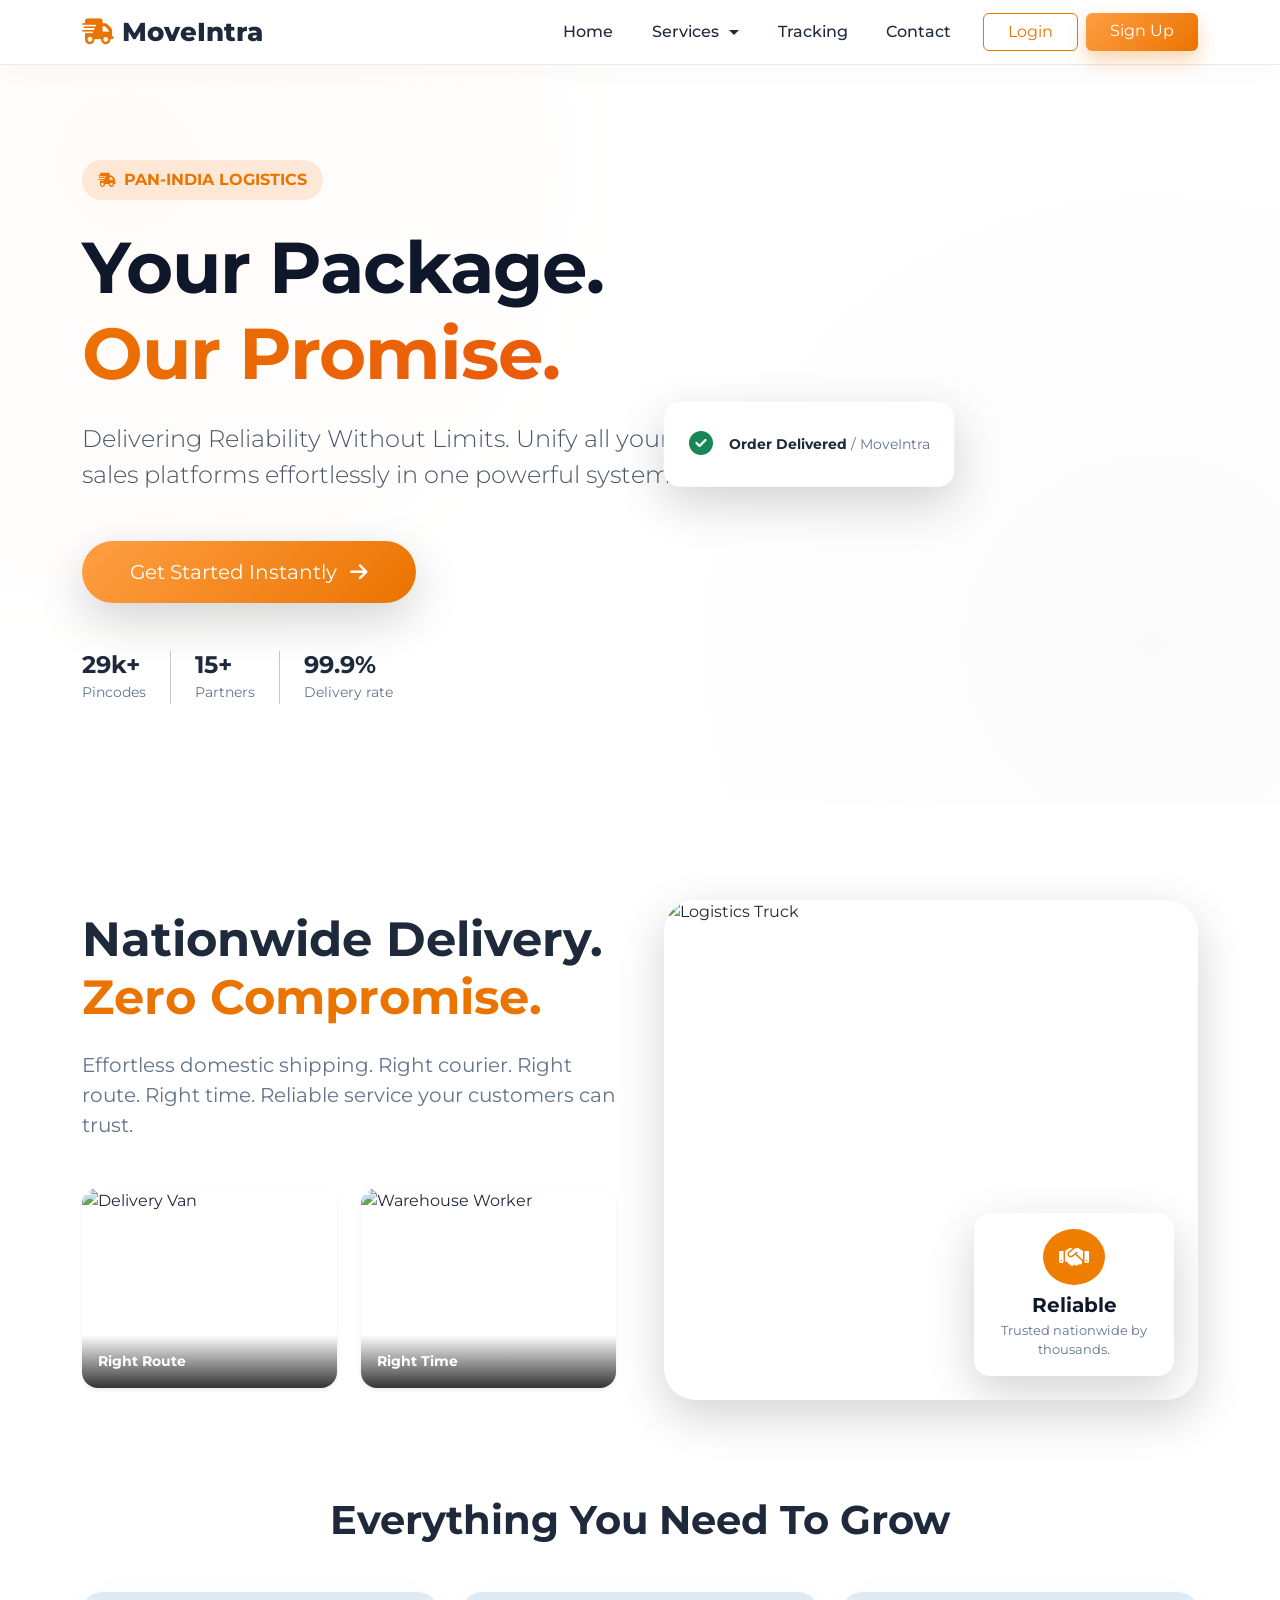
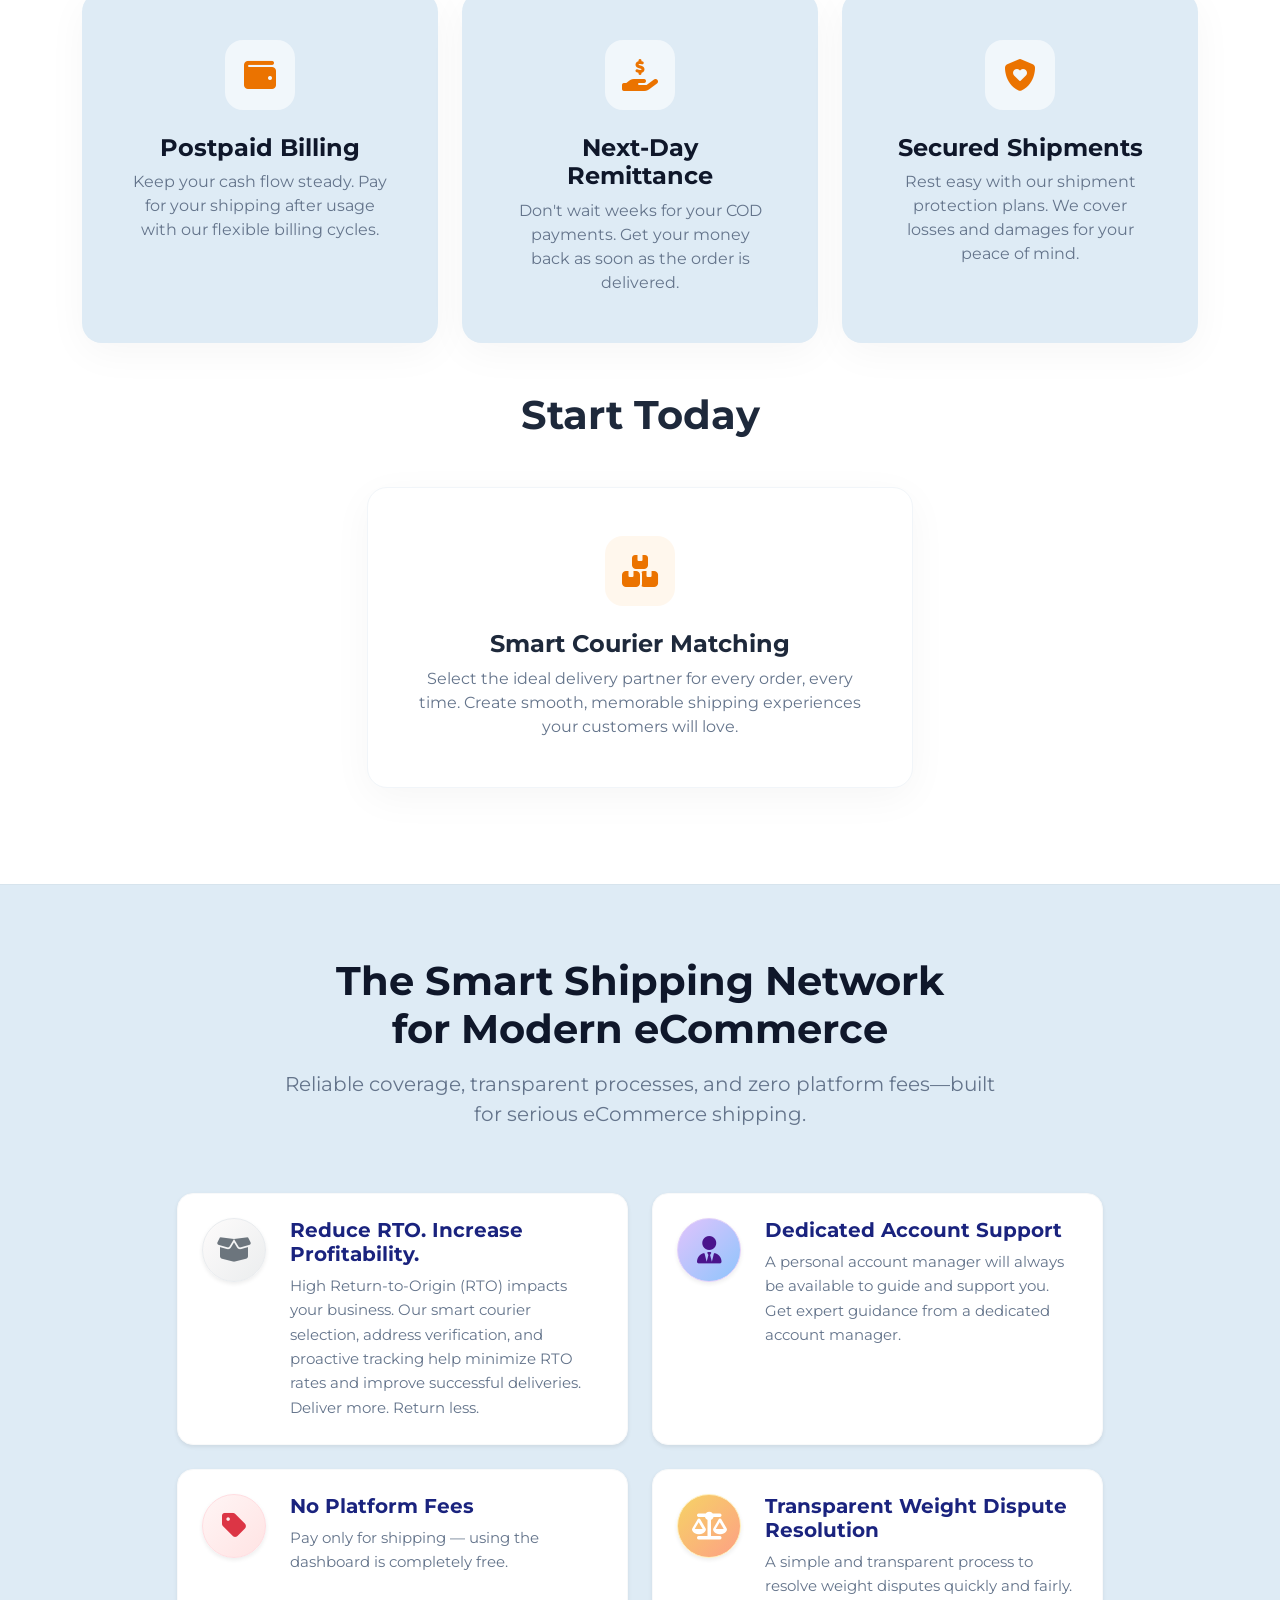
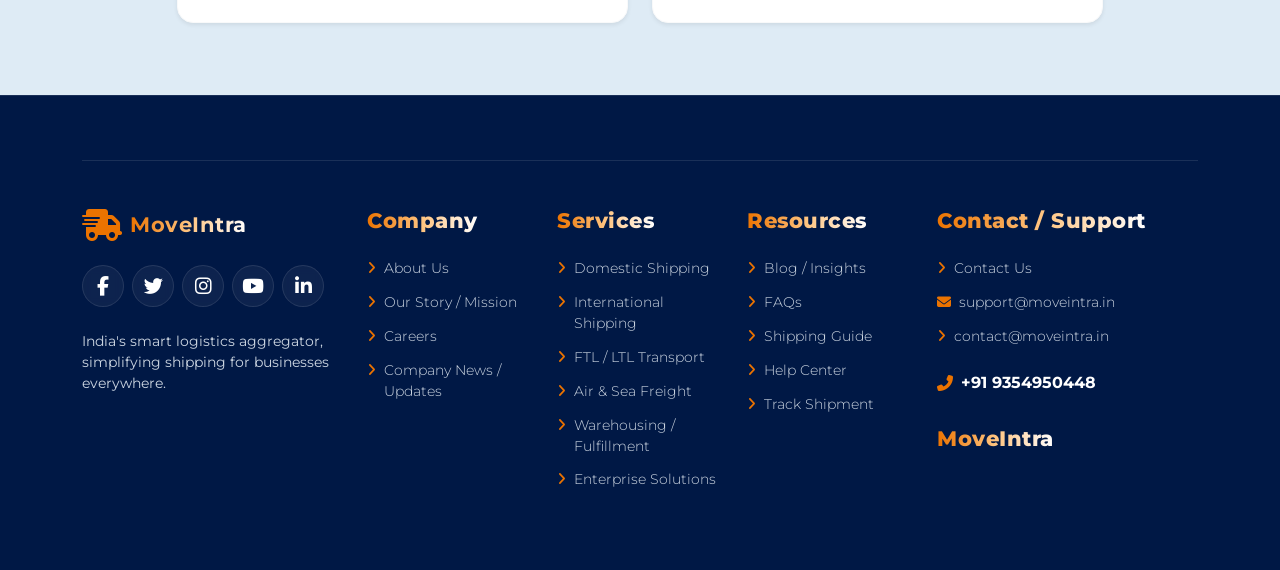
==== commit e6ecc8c9: "Update domestic.html Update" ====
--- a/domestic.html
+++ b/domestic.html
@@ -82,17 +82,14 @@
                         <i class="fas fa-shipping-fast small"></i>
                         <span>PAN-INDIA LOGISTICS</span>
                     </div>
-                    <h1 class="display-2 fw-bold mb-4" style="letter-spacing: -1px;">Ship Across India <br><span
-                            class="text-gradient">Without Friction</span></h1>
-                    <p class="lead mb-5 fs-4">MoveIntra simplifies domestic shipping by connecting your business to
-                        India's most reliable courier network. 29,000+ pincodes, one single dashboard.</p>
+                    <h1 class="display-2 fw-bold mb-4" style="letter-spacing: -1px;">Your Package. <br><span
+                            class="text-gradient">Our Promise.</span></h1>
+                    <p class="lead mb-5 fs-4">Delivering Reliability Without Limits. Unify all your sales platforms
+                        effortlessly in one powerful system.</p>
                     <div
                         class="hero-cta d-flex flex-column flex-sm-row gap-3 justify-content-center justify-content-lg-start">
                         <a href="signup.html" class="btn btn-primary btn-lg px-5 py-3 shadow-lg rounded-pill">
                             Get Started Instantly <i class="fas fa-arrow-right ms-2"></i>
-                        </a>
-                        <a href="#benefits" class="btn btn-outline-light btn-lg px-5 py-3 rounded-pill">
-                            See How It Works
                         </a>
                     </div>
 
@@ -120,12 +117,12 @@
                         <div
                             class="position-absolute top-100 start-0 translate-middle mt-n5 ms-5 bg-white p-4 rounded-4 shadow-lg border border-light d-none d-lg-block">
                             <div class="d-flex align-items-center gap-3">
-                                <div class="bg-success bg-opacity-10 p-2 rounded-circle">
-                                    <i class="fas fa-check-circle text-success"></i>
+                                <div class="text-success" style="font-size: 1.5rem;">
+                                    <i class="fas fa-check-circle"></i>
                                 </div>
                                 <div>
-                                    <div class="fw-bold small">Order Delivered</div>
-                                    <small class="text-muted">Just now in New Delhi</small>
+                                    <div class="fw-bold small">Order Delivered <span class="text-muted fw-normal">/
+                                            MoveIntra</span></div>
                                 </div>
                             </div>
                         </div>
@@ -140,76 +137,119 @@
         <div class="container py-lg-5">
             <div class="row align-items-center g-5 mb-5 pb-lg-5">
                 <div class="col-lg-6">
-                    <h2 class="display-5 fw-bold mb-4">India's Widest <br> Shipping Network</h2>
-                    <p class="text-muted fs-5 mb-4">Why limit your business? Reach every corner of the nation with our
-                        extensive partner network. From metro cities to rural villages, we ensure your brand reaches
-                        everyone.</p>
-                    <ul class="list-unstyled">
-                        <li class="mb-3 d-flex align-items-center gap-2">
-                            <i class="fas fa-check-circle text-primary"></i>
-                            <span>Express and Surface shipping options</span>
-                        </li>
-                        <li class="mb-3 d-flex align-items-center gap-2">
-                            <i class="fas fa-check-circle text-primary"></i>
-                            <span>Real-time NDR management</span>
-                        </li>
-                        <li class="d-flex align-items-center gap-2">
-                            <i class="fas fa-check-circle text-primary"></i>
-                            <span>Doorstep pickup and delivery</span>
-                        </li>
-                    </ul>
+                    <h2 class="display-5 fw-bold mb-4">Nationwide Delivery.<br><span class="text-primary">Zero
+                            Compromise.</span></h2>
+                    <p class="text-muted fs-5 mb-4">Effortless domestic shipping. Right courier. Right route. Right
+                        time. Reliable service your customers can trust.</p>
+                    <div class="row g-4 mt-2">
+                        <div class="col-6">
+                            <div class="position-relative rounded-4 overflow-hidden shadow-sm" style="height: 200px;">
+                                <img src="https://images.unsplash.com/photo-1566576721346-d4a3b4eaeb55?ixlib=rb-1.2.1&auto=format&fit=crop&w=600&q=80"
+                                    alt="Delivery Van" class="w-100 h-100 object-fit-cover hover-scale transition-all">
+                                <div class="position-absolute bottom-0 start-0 w-100 p-3 bg-gradient-dark text-white">
+                                    <div class="fw-bold small">Right Route</div>
+                                </div>
+                            </div>
+                        </div>
+                        <div class="col-6">
+                            <div class="position-relative rounded-4 overflow-hidden shadow-sm" style="height: 200px;">
+                                <img src="https://images.unsplash.com/photo-1553413077-190dd305871c?ixlib=rb-1.2.1&auto=format&fit=crop&w=600&q=80"
+                                    alt="Warehouse Worker"
+                                    class="w-100 h-100 object-fit-cover hover-scale transition-all">
+                                <div class="position-absolute bottom-0 start-0 w-100 p-3 bg-gradient-dark text-white">
+                                    <div class="fw-bold small">Right Time</div>
+                                </div>
+                            </div>
+                        </div>
+                    </div>
                 </div>
                 <div class="col-lg-6">
-                    <div class="row g-4">
-                        <div class="col-6">
-                            <div class="feature-card p-4 h-100">
-                                <i class="fas fa-map-marker-alt text-primary mb-3 fs-3"></i>
-                                <h5 class="fw-bold">29,000+</h5>
-                                <p class="small mb-0">Serviceable Locations</p>
-                            </div>
-                        </div>
-                        <div class="col-6">
-                            <div class="feature-card p-4 h-100">
-                                <i class="fas fa-bolt text-primary mb-3 fs-3"></i>
-                                <h5 class="fw-bold">Fastest</h5>
-                                <p class="small mb-0">TAT for metro-to-metro</p>
-                            </div>
-                        </div>
-                    </div>
-                </div>
-            </div>
+                    <div class="position-relative rounded-5 overflow-hidden shadow-lg" style="height: 500px;">
+                        <img src="https://images.unsplash.com/photo-1542296332-2e4473faf563?ixlib=rb-1.2.1&auto=format&fit=crop&w=800&q=80"
+                            alt="Logistics Truck" class="w-100 h-100 object-fit-cover">
+                        <!-- Floating Card overlay -->
+                        <div class="position-absolute bottom-0 end-0 m-4 bg-white p-3 rounded-4 shadow-lg text-center"
+                            style="width: 200px;">
+                            <div class="bg-warning text-white p-3 rounded-circle mb-2 mx-auto d-inline-flex"
+                                style="background-color: #ef7d00 !important;">
+                                <i class="fas fa-handshake fs-4"></i>
+                            </div>
+                            <h5 class="fw-bold mb-1 text-dark">Reliable</h5>
+                            <p class="small text-muted mb-0" style="font-size: 0.8rem;">Trusted nationwide by thousands.
+                            </p>
+                        </div>
+                    </div>
+                </div>
+            </div>
+
+            <style>
+                .hover-scale:hover {
+                    transform: scale(1.05);
+                }
+
+                .transition-all {
+                    transition: all 0.4s ease;
+                }
+
+                .bg-gradient-dark {
+                    background: linear-gradient(to top, rgba(0, 0, 0, 0.8), transparent);
+                }
+            </style>
 
             <div class="text-center mt-5">
                 <h2 class="display-6 fw-bold mb-5">Everything You Need To Grow</h2>
-                <div class="row g-4">
+                <div class="row g-4 mb-5">
                     <div class="col-md-4">
+                        <div class="feature-card p-5 h-100"
+                            style="background-color: #deebf5; border: none; box-shadow: 0 4px 15px rgba(0, 0, 0, 0.05);">
+                            <div class="icon-wrapper mb-4 text-primary fs-2"
+                                style="background: rgba(255,255,255,0.6) !important;">
+                                <i class="fas fa-wallet"></i>
+                            </div>
+                            <h4 class="fw-bold text-dark">Postpaid Billing</h4>
+                            <p class="mb-0 text-muted">Keep your cash flow steady. Pay for your shipping
+                                after usage with our
+                                flexible billing cycles.</p>
+                        </div>
+                    </div>
+                    <div class="col-md-4">
+                        <div class="feature-card p-5 h-100"
+                            style="background-color: #deebf5; border: none; box-shadow: 0 4px 15px rgba(0, 0, 0, 0.05);">
+                            <div class="icon-wrapper mb-4 text-primary fs-2"
+                                style="background: rgba(255,255,255,0.6) !important;">
+                                <i class="fas fa-hand-holding-usd"></i>
+                            </div>
+                            <h4 class="fw-bold text-dark">Next-Day Remittance</h4>
+                            <p class="mb-0 text-muted">Don't wait weeks for your COD payments. Get your money
+                                back as soon as the
+                                order is delivered.</p>
+                        </div>
+                    </div>
+                    <div class="col-md-4">
+                        <div class="feature-card p-5 h-100"
+                            style="background-color: #deebf5; border: none; box-shadow: 0 4px 15px rgba(0, 0, 0, 0.05);">
+                            <div class="icon-wrapper mb-4 text-primary fs-2"
+                                style="background: rgba(255,255,255,0.6) !important;">
+                                <i class="fas fa-shield-heart"></i>
+                            </div>
+                            <h4 class="fw-bold text-dark">Secured Shipments</h4>
+                            <p class="mb-0 text-muted">Rest easy with our shipment protection plans. We cover
+                                losses and damages
+                                for your peace of mind.</p>
+                        </div>
+                    </div>
+                </div>
+
+                <h2 class="display-6 fw-bold mb-5 mt-5">Start Today</h2>
+                <div class="row g-4 justify-content-center">
+                    <div class="col-md-6">
                         <div class="feature-card p-5 h-100">
                             <div class="icon-wrapper mb-4 text-primary fs-2">
-                                <i class="fas fa-wallet"></i>
-                            </div>
-                            <h4 class="fw-bold">Postpaid Billing</h4>
-                            <p class="mb-0">Keep your cash flow steady. Pay for your shipping after usage with our
-                                flexible billing cycles.</p>
-                        </div>
-                    </div>
-                    <div class="col-md-4">
-                        <div class="feature-card p-5 h-100">
-                            <div class="icon-wrapper mb-4 text-primary fs-2">
-                                <i class="fas fa-hand-holding-usd"></i>
-                            </div>
-                            <h4 class="fw-bold">Next-Day Remittance</h4>
-                            <p class="mb-0">Don't wait weeks for your COD payments. Get your money back as soon as the
-                                order is delivered.</p>
-                        </div>
-                    </div>
-                    <div class="col-md-4">
-                        <div class="feature-card p-5 h-100">
-                            <div class="icon-wrapper mb-4 text-primary fs-2">
-                                <i class="fas fa-shield-heart"></i>
-                            </div>
-                            <h4 class="fw-bold">Secured Shipments</h4>
-                            <p class="mb-0">Rest easy with our shipment protection plans. We cover losses and damages
-                                for your peace of mind.</p>
+                                <i class="fas fa-boxes"></i>
+                            </div>
+                            <h4 class="fw-bold">Smart Courier Matching</h4>
+                            <p class="mb-0">Select the ideal delivery partner for every order, every time. Create
+                                smooth, memorable shipping experiences your customers will love.</p>
                         </div>
                     </div>
                 </div>
@@ -217,21 +257,108 @@
         </div>
     </section>
 
-    <!-- Partners (Mini Version) -->
-    <section class="py-5 bg-dark border-top border-bottom border-secondary border-opacity-10">
-        <div class="container text-center">
-            <h3 class="text-muted small text-uppercase mb-4 fw-bold" style="letter-spacing: 2px;">Powering Domestic
-                Logistics With</h3>
-            <div class="d-flex flex-wrap justify-content-center gap-5 opacity-75">
-                <span class="h5 text-white fw-bold">DELHIVERY</span>
-                <span class="h5 text-white fw-bold">BLUE DART</span>
-                <span class="h5 text-white fw-bold">DTDC</span>
-                <span class="h5 text-white fw-bold">XPRESSBEES</span>
-                <span class="h5 text-white fw-bold">SHADOWFAX</span>
-                <span class="h5 text-white fw-bold">EKART</span>
+    <!-- Trusted Network Section -->
+    <section class="py-6 py-lg-5" style="background-color: #deebf5; border-top: 1px solid rgba(0,0,0,0.03);">
+        <div class="container py-4">
+            <div class="row mb-5 justify-content-center text-center">
+                <div class="col-lg-8">
+                    <h2 class="display-6 fw-bold text-dark mb-3">The Smart Shipping Network <br>for Modern eCommerce
+                    </h2>
+                    <p class="text-muted fs-5">Reliable coverage, transparent processes, and zero platform fees—built
+                        for
+                        serious eCommerce shipping.</p>
+                </div>
+            </div>
+
+            <div class="row g-4 justify-content-center">
+                <!-- Item 1 -->
+                <div class="col-md-6 col-lg-5">
+                    <div
+                        class="d-flex flex-column flex-sm-row gap-4 p-4 rounded-4 bg-white shadow-sm h-100 hover-lift transition-all border border-light">
+                        <div class="flex-shrink-0">
+                            <div class="rounded-circle d-flex align-items-center justify-content-center shadow-sm"
+                                style="width: 64px; height: 64px; background: linear-gradient(135deg, #fdfbfb 0%, #ebedee 100%); border: 1px solid #e9ecef;">
+                                <i class="fas fa-box-open fs-3 text-secondary"></i>
+                            </div>
+                        </div>
+                        <div>
+                            <h5 class="fw-bold text-dark mb-2" style="color: #1a237e !important;">Reduce RTO.
+                                Increase Profitability.</h5>
+                            <p class="text-muted mb-0" style="font-size: 0.95rem; line-height: 1.6;">High
+                                Return-to-Origin (RTO) impacts your business. Our smart courier selection, address
+                                verification, and proactive tracking help minimize RTO rates and improve successful
+                                deliveries. Deliver more. Return less.</p>
+                        </div>
+                    </div>
+                </div>
+
+                <!-- Item 2 -->
+                <div class="col-md-6 col-lg-5">
+                    <div
+                        class="d-flex flex-column flex-sm-row gap-4 p-4 rounded-4 bg-white shadow-sm h-100 hover-lift transition-all border border-light">
+                        <div class="flex-shrink-0">
+                            <div class="rounded-circle d-flex align-items-center justify-content-center shadow-sm"
+                                style="width: 64px; height: 64px; background: linear-gradient(135deg, #e0c3fc 0%, #8ec5fc 100%); border: 1px solid #e2d1f9;">
+                                <i class="fas fa-user-tie fs-3 text-primary" style="color: #4a148c !important;"></i>
+                            </div>
+                        </div>
+                        <div>
+                            <h5 class="fw-bold text-dark mb-2" style="color: #1a237e !important;">Dedicated Account
+                                Support</h5>
+                            <p class="text-muted mb-0" style="font-size: 0.95rem; line-height: 1.6;">A personal account
+                                manager will always be available to guide and support you. Get expert guidance from a
+                                dedicated account manager.</p>
+                        </div>
+                    </div>
+                </div>
+
+                <!-- Item 3 -->
+                <div class="col-md-6 col-lg-5">
+                    <div
+                        class="d-flex flex-column flex-sm-row gap-4 p-4 rounded-4 bg-white shadow-sm h-100 hover-lift transition-all border border-light">
+                        <div class="flex-shrink-0">
+                            <div class="rounded-circle d-flex align-items-center justify-content-center shadow-sm"
+                                style="width: 64px; height: 64px; background: linear-gradient(135deg, #fff5f5 0%, #ffe3e3 100%); border: 1px solid #ffdde1;">
+                                <i class="fas fa-tag fs-3 text-danger"></i>
+                            </div>
+                        </div>
+                        <div>
+                            <h5 class="fw-bold text-dark mb-2" style="color: #1a237e !important;">No Platform Fees</h5>
+                            <p class="text-muted mb-0" style="font-size: 0.95rem; line-height: 1.6;">Pay only for
+                                shipping — using the dashboard is completely free.</p>
+                        </div>
+                    </div>
+                </div>
+
+                <!-- Item 4 -->
+                <div class="col-md-6 col-lg-5">
+                    <div
+                        class="d-flex flex-column flex-sm-row gap-4 p-4 rounded-4 bg-white shadow-sm h-100 hover-lift transition-all border border-light">
+                        <div class="flex-shrink-0">
+                            <div class="rounded-circle d-flex align-items-center justify-content-center shadow-sm"
+                                style="width: 64px; height: 64px; background: linear-gradient(135deg, #f6d365 0%, #fda085 100%); border: 1px solid #ffeeba;">
+                                <i class="fas fa-balance-scale fs-3 text-white"></i>
+                            </div>
+                        </div>
+                        <div>
+                            <h5 class="fw-bold text-dark mb-2" style="color: #1a237e !important;">Transparent Weight
+                                Dispute Resolution</h5>
+                            <p class="text-muted mb-0" style="font-size: 0.95rem; line-height: 1.6;">A simple and
+                                transparent process to resolve weight disputes quickly and fairly.</p>
+                        </div>
+                    </div>
+                </div>
             </div>
         </div>
     </section>
+
+    <style>
+        .hover-lift:hover {
+            transform: translateY(-5px);
+            box-shadow: 0 15px 30px rgba(0, 0, 0, 0.08) !important;
+        }
+    </style>
+
     <!-- Footer (Same as index.html) -->
     <footer class="footer pt-5 pb-3">
         <div class="container">
--- a/style.css
+++ b/style.css
@@ -840,6 +840,152 @@
 }
 
 /* Dashboard Styles */
+/* Light Mode Theme (Specific to Domestic Page) */
+.light-mode {
+    background-color: #ffffff !important;
+    color: #1e293b !important;
+}
+
+.light-mode .text-dark {
+    color: #0f172a !important;
+}
+
+.light-mode .text-muted {
+    color: #64748b !important;
+}
+
+.light-mode .glass-navbar {
+    background: rgba(255, 255, 255, 0.9) !important;
+    border-bottom: 1px solid rgba(0, 0, 0, 0.08) !important;
+    box-shadow: 0 4px 30px rgba(0, 0, 0, 0.03);
+}
+
+.light-mode .nav-link,
+.light-mode .navbar-brand.logo {
+    color: #1e293b !important;
+}
+
+.light-mode .dropdown-menu {
+    background: #ffffff !important;
+    border: 1px solid #e2e8f0 !important;
+    box-shadow: 0 10px 40px rgba(0, 0, 0, 0.1) !important;
+}
+
+.light-mode .dropdown-item {
+    color: #334155 !important;
+}
+
+.light-mode .dropdown-item:hover {
+    background: #fff7ed !important;
+}
+
+.light-mode .hero-section {
+    background:
+        radial-gradient(circle at 10% 20%, rgba(235, 115, 0, 0.03), transparent 40%),
+        radial-gradient(circle at 90% 80%, rgba(15, 23, 42, 0.02), transparent 40%);
+    padding-top: 160px;
+}
+
+.light-mode .hero-section h1 {
+    color: #0f172a !important;
+}
+
+.light-mode .hero-section p.lead {
+    color: #475569 !important;
+}
+
+.light-mode .btn-outline-light {
+    background: #ffffff;
+    border: 1px solid #e2e8f0;
+    color: #475569 !important;
+}
+
+.light-mode .btn-outline-light:hover {
+    background: #f8fafc;
+    border-color: #cbd5e1;
+}
+
+.light-mode .feature-card {
+    background: #ffffff;
+    border: 1px solid #f1f5f9;
+    box-shadow: 0 10px 40px rgba(0, 0, 0, 0.04) !important;
+}
+
+.light-mode .feature-card h3 {
+    color: #0f172a !important;
+}
+
+.light-mode .feature-card p {
+    color: #64748b !important;
+}
+
+.light-mode .feature-card:hover {
+    transform: translateY(-8px);
+    border-color: rgba(235, 115, 0, 0.2);
+    box-shadow: 0 20px 50px rgba(235, 115, 0, 0.08) !important;
+}
+
+.light-mode .icon-wrapper {
+    background: #fff7ed;
+    border: none;
+}
+
+.light-mode section.py-5.bg-dark {
+    background: #f8fafc !important;
+}
+
+.light-mode section.py-5.bg-dark .text-white {
+    color: #64748b !important;
+}
+
+.light-mode .cta-card {
+    background: #0f172a !important;
+}
+
+.light-mode footer.footer {
+    background: #001845 !important;
+    border-top: 1px solid rgba(255, 255, 255, 0.1) !important;
+}
+
+/* Maintain the premium orange gradients even in light mode for the footer */
+.light-mode footer.footer .section-title,
+.light-mode footer.footer .footer-logo-text {
+    background: linear-gradient(90deg, #EB7300, #ffc480, #ffffff) !important;
+    -webkit-background-clip: text !important;
+    background-clip: text !important;
+    color: transparent !important;
+    -webkit-text-fill-color: transparent !important;
+}
+
+.light-mode footer.footer .footer-links a,
+.light-mode footer.footer p.text-muted {
+    color: #cbd5e1 !important;
+}
+
+.light-mode footer.footer .footer-links a:hover {
+    color: #EB7300 !important;
+}
+
+.light-mode footer.footer .footer-divider {
+    border-top-color: rgba(255, 255, 255, 0.1) !important;
+}
+
+/* Ensure social icons remain visible on dark background */
+.light-mode footer.footer .social-icon-circle {
+    background: rgba(255, 255, 255, 0.05) !important;
+    color: white !important;
+    border: 1px solid rgba(255, 255, 255, 0.1) !important;
+}
+
+.light-mode footer.footer .social-icon-circle:hover {
+    background: #EB7300 !important;
+    border-color: #EB7300 !important;
+}
+
+.light-mode footer.footer .text-white {
+    color: #ffffff !important;
+}
+
 .dashboard-container {
     display: flex;
     min-height: 100vh;
